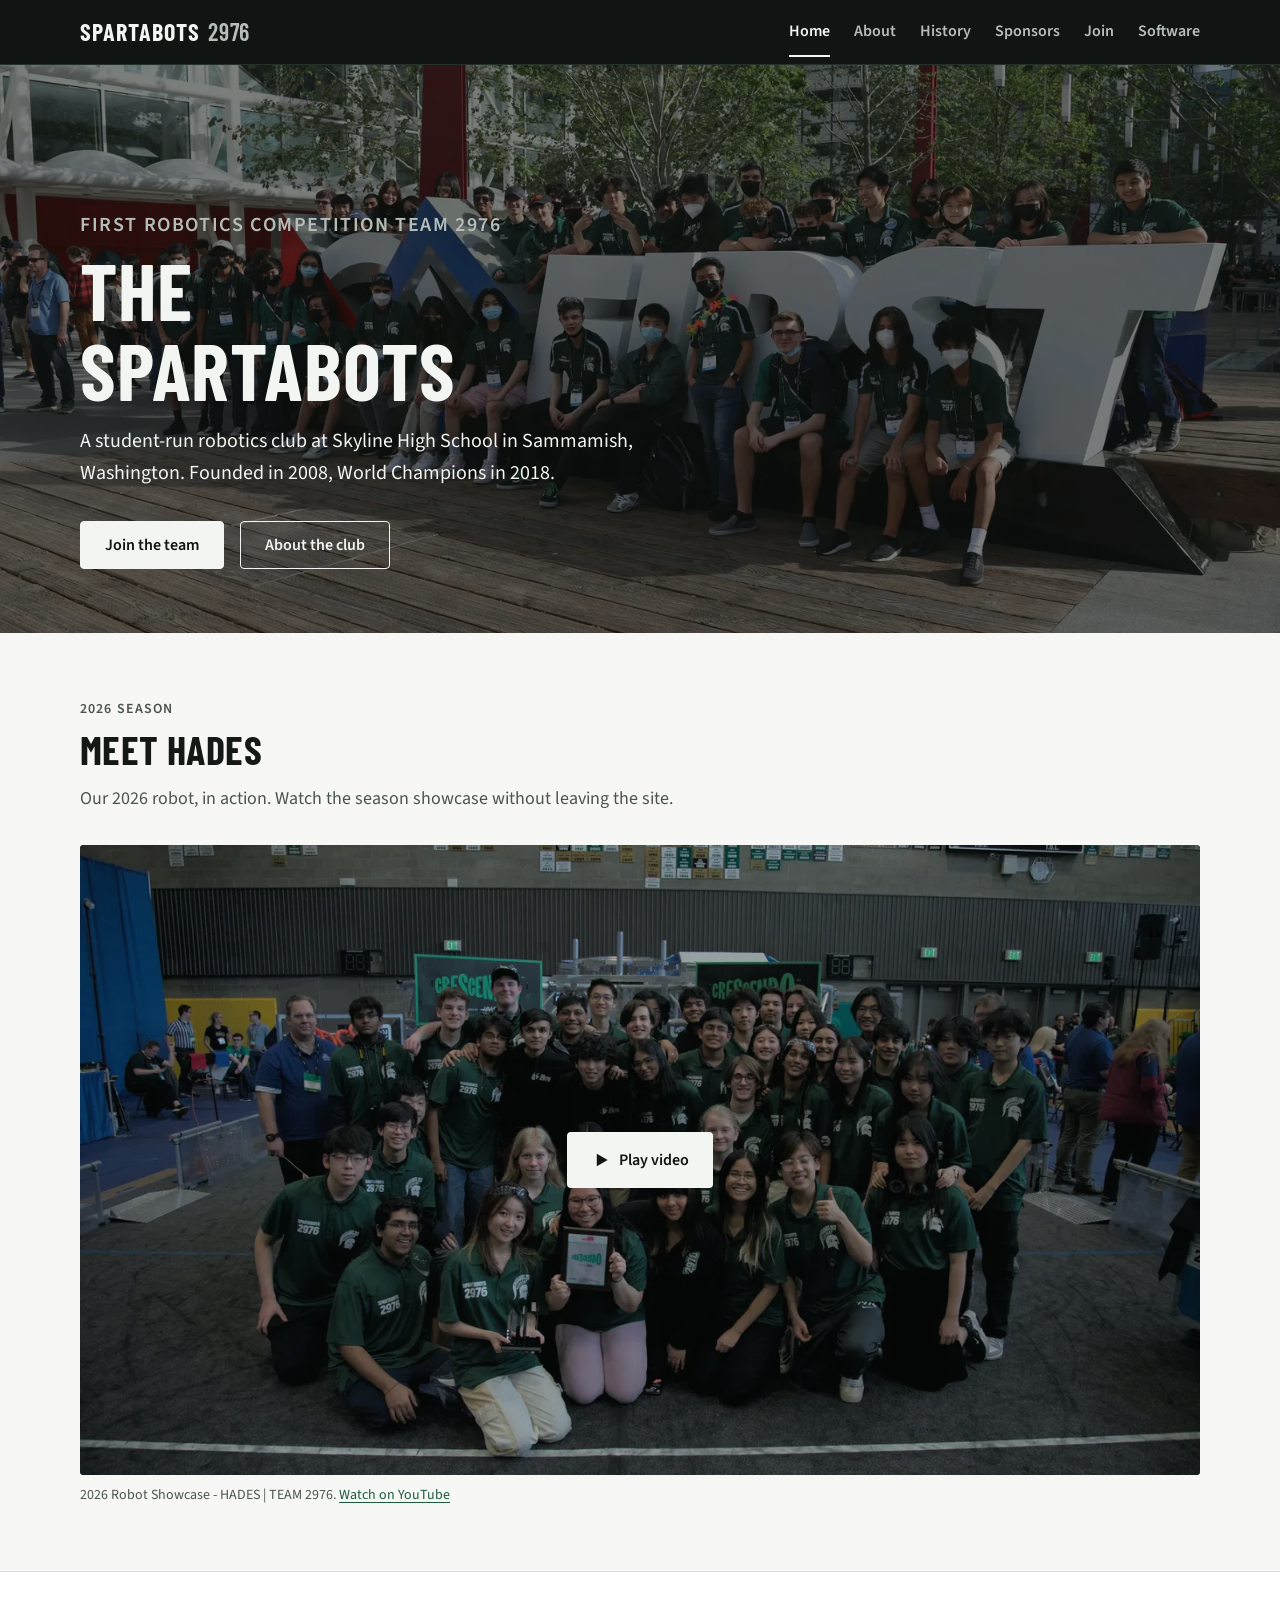
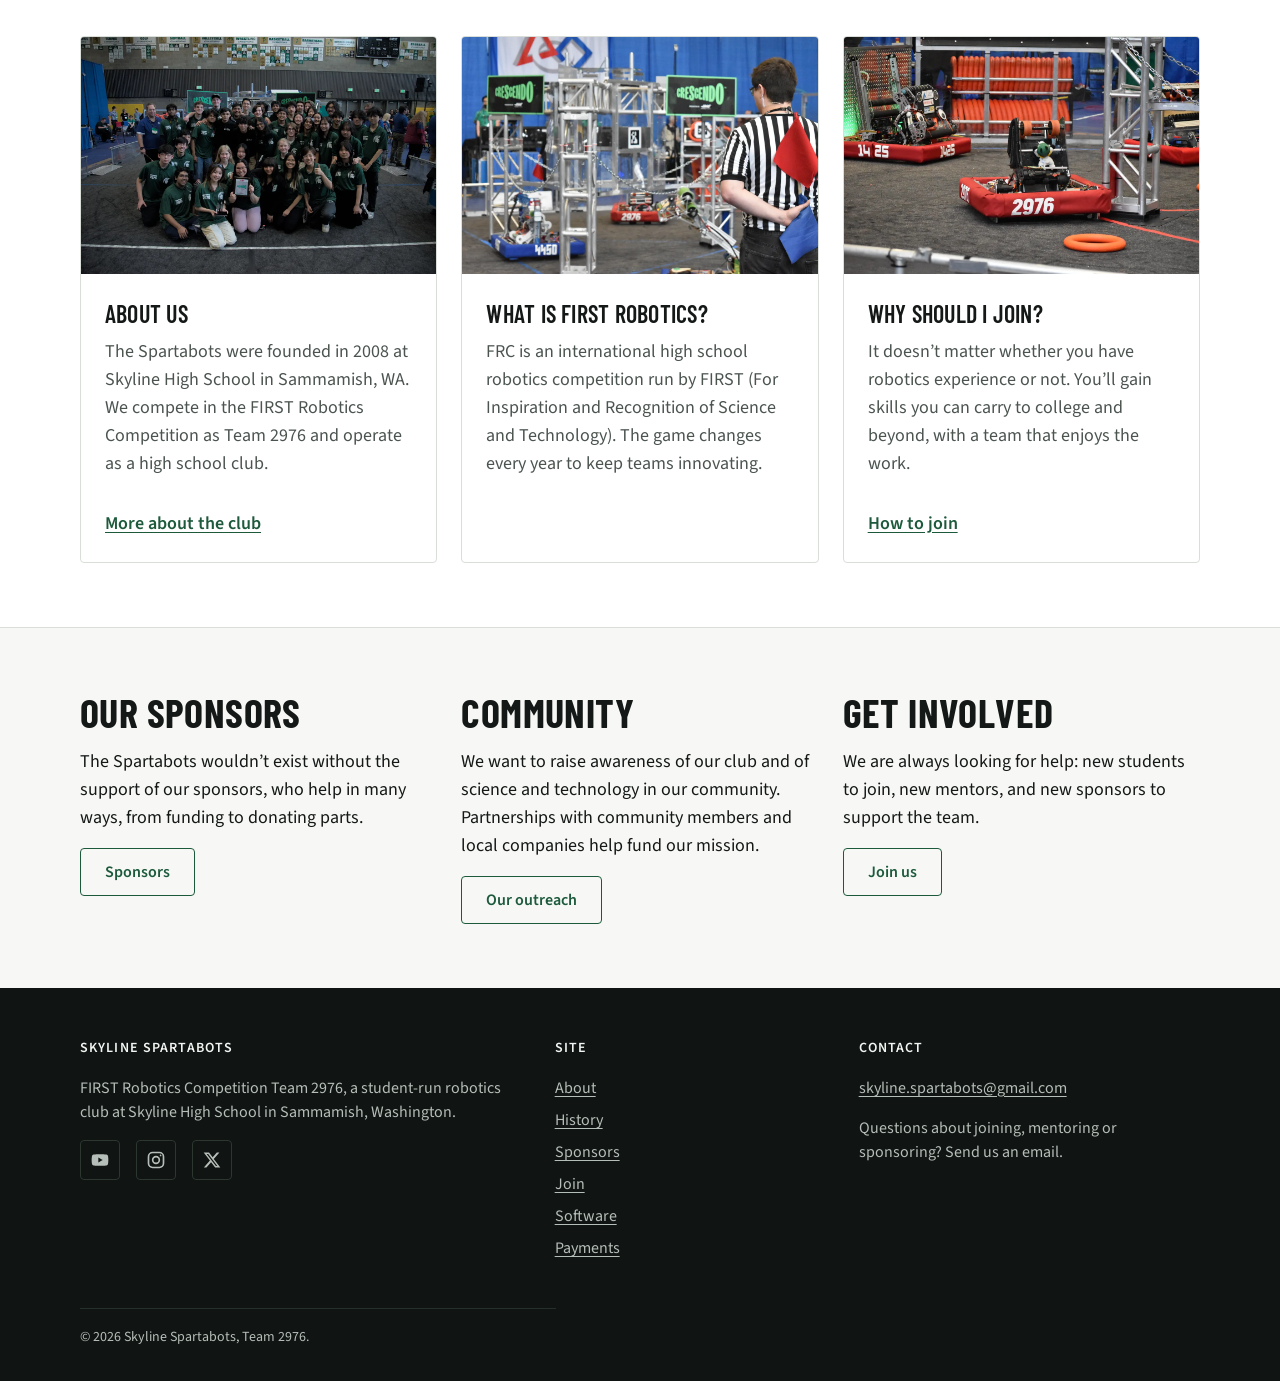
==== index.html @ cb449623 "Rewrite site as static HTML" ====
<!DOCTYPE html>
<html lang="en">
<head>
  <meta charset="utf-8">
  <meta name="viewport" content="width=device-width, initial-scale=1">
  <title>The Spartabots | Team 2976</title>
  <meta name="description" content="Team 2976, the Spartabots: a student-run FIRST Robotics Competition club at Skyline High School in Sammamish, WA. 2018 World Champions.">
  <meta name="theme-color" content="#101412">
  <link rel="canonical" href="https://spartabots.org/">
  <link rel="icon" href="/favicon.ico" sizes="48x48">
  <link rel="apple-touch-icon" href="/img/apple-touch-icon.png">
  <link rel="manifest" href="/manifest.json">
  <meta property="og:type" content="website">
  <meta property="og:site_name" content="The Spartabots">
  <meta property="og:title" content="The Spartabots | Team 2976">
  <meta property="og:description" content="Team 2976, the Spartabots: a student-run FIRST Robotics Competition club at Skyline High School in Sammamish, WA. 2018 World Champions.">
  <meta property="og:url" content="https://spartabots.org/">
  <meta property="og:image" content="https://spartabots.org/img/og.jpg">
  <meta name="twitter:card" content="summary_large_image">
  <link rel="preload" href="/fonts/barlow-condensed-700.woff2" as="font" type="font/woff2" crossorigin>
  <link rel="preload" href="/fonts/source-sans-3-400.woff2" as="font" type="font/woff2" crossorigin>
  <link rel="stylesheet" href="/css/site.css">
</head>
<body>
<a class="skip-link" href="#main">Skip to content</a>
<header class="site-header">
  <div class="container">
    <a class="brand" href="/">Spartabots <span>2976</span></a>
    <button class="nav-toggle" type="button" aria-expanded="false" aria-controls="site-nav" aria-label="Open menu"><svg viewBox="0 0 24 24" fill="none" stroke="currentColor" stroke-width="2" stroke-linecap="round" aria-hidden="true"><path d="M4 7h16M4 12h16M4 17h16"/></svg></button>
    <nav class="nav" id="site-nav" aria-label="Main"><ul><li><a href="/" aria-current="page">Home</a></li><li><a href="/about/">About</a></li><li><a href="/history/">History</a></li><li><a href="/sponsors/">Sponsors</a></li><li><a href="/join/">Join</a></li><li><a href="/software/">Software</a></li></ul></nav>
  </div>
</header>
<main id="main">
<section class="hero hero--tall">
  <img class="hero__img" src="/img/first-sign.webp" alt="The Spartabots seated in front of the FIRST sign" fetchpriority="high">
  <div class="container">
    <p class="eyebrow">FIRST Robotics Competition Team 2976</p>
    <h1>The Spartabots</h1>
    <p>A student-run robotics club at Skyline High School in Sammamish, Washington. Founded in 2008, World Champions in 2018.</p>
    <div class="hero__actions"><a class="btn" href="/join/">Join the team</a><a class="btn btn--secondary" href="/about/">About the club</a></div>
  </div>
</section>
<section class="section">
  <div class="container">
    <div class="section-head">
      <p class="eyebrow">2026 season</p>
      <h2>Meet HADES</h2>
      <p>Our 2026 robot, in action. Watch the season showcase without leaving the site.</p>
    </div>
    <div class="video" data-video-id="35rB8QUqrbA" data-title="2026 Robot Showcase - HADES | TEAM 2976">
  <button class="video__poster" type="button" aria-label="Play video: 2026 Robot Showcase - HADES | TEAM 2976">
    <img src="/img/team-group.webp" alt="" loading="lazy">
    <span class="video__play"><svg viewBox="0 0 24 24" fill="currentColor" aria-hidden="true"><path d="M7 4.5v15l13-7.5z"/></svg><span>Play video</span></span>
  </button>
</div>
    <p class="small video-caption">2026 Robot Showcase - HADES | TEAM 2976. <a href="https://www.youtube.com/watch?v=35rB8QUqrbA" rel="noopener">Watch on YouTube</a></p>
  </div>
</section>

<section class="section section--alt">
  <div class="container">
    <div class="grid grid--3">
<article class="card">
  <img class="card__img" src="/img/team-group.webp" alt="The Spartabots team posing together at a competition" loading="lazy" width="1280" height="853">
  <div class="card__body"><h3>About us</h3><p>The Spartabots were founded in 2008 at Skyline High School in Sammamish, WA. We compete in the FIRST Robotics Competition as Team 2976 and operate as a high school club.</p><a class="link" href="/about/">More about the club</a></div>
</article>
<article class="card">
  <img class="card__img" src="/img/crescendo-game.webp" alt="A robot on the field during a FIRST Robotics Competition match" loading="lazy" width="1280" height="853">
  <div class="card__body"><h3>What is FIRST Robotics?</h3><p>FRC is an international high school robotics competition run by FIRST (For Inspiration and Recognition of Science and Technology). The game changes every year to keep teams innovating.</p></div>
</article>
<article class="card">
  <img class="card__img" src="/img/artemis-in-game.webp" alt="Our robot Artemis on the field during a match" loading="lazy" width="1280" height="853">
  <div class="card__body"><h3>Why should I join?</h3><p>It doesn&rsquo;t matter whether you have robotics experience or not. You&rsquo;ll gain skills you can carry to college and beyond, with a team that enjoys the work.</p><a class="link" href="/join/">How to join</a></div>
</article>
    </div>
  </div>
</section>

<section class="section">
  <div class="container">
    <div class="grid grid--3">
      <div><h2>Our sponsors</h2><p>The Spartabots wouldn&rsquo;t exist without the support of our sponsors, who help in many ways, from funding to donating parts.</p><p><a class="btn btn--secondary" href="/sponsors/">Sponsors</a></p></div>
      <div><h2>Community</h2><p>We want to raise awareness of our club and of science and technology in our community. Partnerships with community members and local companies help fund our mission.</p><p><a class="btn btn--secondary" href="/about/#community">Our outreach</a></p></div>
      <div><h2>Get involved</h2><p>We are always looking for help: new students to join, new mentors, and new sponsors to support the team.</p><p><a class="btn btn--secondary" href="/join/">Join us</a></p></div>
    </div>
  </div>
</section>
</main>
<footer class="site-footer">
  <div class="container">
    <div class="footer-grid">
      <div>
        <h2>Skyline Spartabots</h2>
        <p>FIRST Robotics Competition Team 2976, a student-run robotics club at Skyline High School in Sammamish, Washington.</p>
        <div class="social">
          <a href="https://www.youtube.com/spartabots" aria-label="Spartabots on YouTube" rel="noopener"><svg viewBox="0 0 24 24" fill="currentColor" aria-hidden="true"><path d="M21.6 7.2a2.5 2.5 0 0 0-1.8-1.8C18.2 5 12 5 12 5s-6.2 0-7.8.4A2.5 2.5 0 0 0 2.4 7.2C2 8.8 2 12 2 12s0 3.2.4 4.8a2.5 2.5 0 0 0 1.8 1.8C5.8 19 12 19 12 19s6.2 0 7.8-.4a2.5 2.5 0 0 0 1.8-1.8c.4-1.6.4-4.8.4-4.8s0-3.2-.4-4.8zM10 15V9l5.2 3z"/></svg></a>
          <a href="https://www.instagram.com/spartabots2976" aria-label="Spartabots on Instagram" rel="noopener"><svg viewBox="0 0 24 24" fill="none" stroke="currentColor" stroke-width="2" aria-hidden="true"><rect x="3" y="3" width="18" height="18" rx="5"/><circle cx="12" cy="12" r="4"/><circle cx="17.5" cy="6.5" r="1" fill="currentColor" stroke="none"/></svg></a>
          <a href="https://www.twitter.com/spartabots" aria-label="Spartabots on X (Twitter)" rel="noopener"><svg viewBox="0 0 24 24" fill="currentColor" aria-hidden="true"><path d="M17.8 3h3.1l-6.8 7.7L22 21h-6.2l-4.9-6.3L5.3 21H2.2l7.3-8.3L2 3h6.4l4.4 5.8zm-1.1 16.2h1.7L7.4 4.7H5.6z"/></svg></a>
        </div>
      </div>
      <div>
        <h2>Site</h2>
        <ul>
          <li><a href="/about/">About</a></li>
          <li><a href="/history/">History</a></li>
          <li><a href="/sponsors/">Sponsors</a></li>
          <li><a href="/join/">Join</a></li>
          <li><a href="/software/">Software</a></li>
          <li><a href="/purchase/">Payments</a></li>
        </ul>
      </div>
      <div>
        <h2>Contact</h2>
        <p><a href="mailto:skyline.spartabots@gmail.com">skyline.spartabots@gmail.com</a></p>
        <p>Questions about joining, mentoring or sponsoring? Send us an email.</p>
      </div>
    </div>
    <p class="footer-legal">&copy; 2026 Skyline Spartabots, Team 2976.</p>
  </div>
</footer>
<script src="/js/site.js" defer></script>
</body>
</html>
---- css/site.css ----
/* Team 2976 site styles */

/* Tokens */
:root {
  /* Spacing */
  --s-1: 4px;
  --s-2: 8px;
  --s-3: 16px;
  --s-4: 24px;
  --s-5: 32px;
  --s-6: 48px;
  --s-7: 64px;
  --s-8: 96px;

  /* Colors */
  --bg: #f7f8f6;
  --surface: #ffffff;
  --text: #141816;
  --muted: #4b544f;
  --line: #d9ded9;
  --accent: #1d5a3c;
  --accent-hover: #14412b;
  --on-accent: #ffffff;
  --dark: #101412;
  --on-dark: #f2f5f2;
  --on-dark-muted: #b5beb8;

  --radius: 4px;
  --container: 1120px;
  --measure: 68ch;
  --header-h: 64px;
  --ease: 150ms ease-out;

  --font-head: "Barlow Condensed", "Arial Narrow", Arial, sans-serif;
  --font-body: "Source Sans 3", system-ui, -apple-system, "Segoe UI", Arial, sans-serif;
}

/* Fonts */
@font-face { font-family: "Barlow Condensed"; font-weight: 600; font-display: swap; src: url("../fonts/barlow-condensed-600.woff2") format("woff2"); }
@font-face { font-family: "Barlow Condensed"; font-weight: 700; font-display: swap; src: url("../fonts/barlow-condensed-700.woff2") format("woff2"); }
@font-face { font-family: "Source Sans 3"; font-weight: 400; font-display: swap; src: url("../fonts/source-sans-3-400.woff2") format("woff2"); }
@font-face { font-family: "Source Sans 3"; font-weight: 600; font-display: swap; src: url("../fonts/source-sans-3-600.woff2") format("woff2"); }
@font-face { font-family: "Source Sans 3"; font-weight: 700; font-display: swap; src: url("../fonts/source-sans-3-700.woff2") format("woff2"); }

/* Base */
*, *::before, *::after { box-sizing: border-box; }
html { -webkit-text-size-adjust: 100%; scroll-padding-top: calc(var(--header-h) + var(--s-3)); }
body {
  margin: 0;
  background: var(--bg);
  color: var(--text);
  font: 400 18px/28px var(--font-body);
  -webkit-font-smoothing: antialiased;
}
img { display: block; max-width: 100%; height: auto; }
a { color: var(--accent); text-underline-offset: 3px; transition: color var(--ease); }
a:hover { color: var(--accent-hover); }
:focus-visible { outline: 2px solid var(--accent); outline-offset: 2px; }
p { margin: 0 0 var(--s-3); max-width: var(--measure); }
p:last-child { margin-bottom: 0; }

h1, h2, h3 {
  margin: 0 0 var(--s-3);
  font-family: var(--font-head);
  font-weight: 700;
  text-transform: uppercase;
  letter-spacing: 0.01em;
}
h1 { font-size: clamp(48px, 8vw, 80px); line-height: 1; }
h2 { font-size: clamp(32px, 4.5vw, 40px); line-height: 40px; }
h3 { font-size: 24px; line-height: 32px; font-weight: 600; }
.eyebrow {
  margin: 0 0 var(--s-2);
  font: 600 14px/24px var(--font-body);
  letter-spacing: 0.08em;
  text-transform: uppercase;
  color: var(--accent);
}
.small { font-size: 14px; line-height: 24px; color: var(--muted); }

.skip-link {
  position: absolute; left: var(--s-3); top: -100px; z-index: 100;
  padding: var(--s-2) var(--s-3);
  background: var(--accent); color: var(--on-accent); border-radius: var(--radius);
}
.skip-link:focus { top: var(--s-2); color: var(--on-accent); }

/* Layout */
.container { width: 100%; max-width: calc(var(--container) + var(--s-5) * 2); margin: 0 auto; padding: 0 var(--s-3); }
@media (min-width: 720px) { .container { padding: 0 var(--s-5); } }
.section { padding: var(--s-7) 0; }
.section--alt { background: var(--surface); border-block: 1px solid var(--line); }
.section-head { margin-bottom: var(--s-5); }
.section-head p { color: var(--muted); }

.grid { display: grid; gap: var(--s-4); }
@media (min-width: 720px) {
  .grid--2 { grid-template-columns: repeat(2, 1fr); }
  .grid--3 { grid-template-columns: repeat(3, 1fr); }
}
@media (min-width: 720px) and (max-width: 959px) {
  .grid--3 > :last-child:nth-child(odd) { grid-column: 1 / -1; }
}

/* Header */
.site-header { position: sticky; top: 0; z-index: 50; background: var(--dark); color: var(--on-dark); border-bottom: 1px solid #26302a; }
.site-header .container { display: flex; align-items: center; justify-content: space-between; min-height: var(--header-h); }
.brand { display: flex; align-items: center; gap: var(--s-2); color: var(--on-dark); text-decoration: none; font: 700 24px/1 var(--font-head); text-transform: uppercase; letter-spacing: 0.04em; }
.brand:hover { color: var(--on-dark); }
.brand span { color: var(--on-dark-muted); font-weight: 600; }

.nav-toggle {
  display: inline-flex; align-items: center; justify-content: center;
  width: 48px; height: 48px; margin-right: calc(var(--s-2) * -1);
  background: none; border: 0; border-radius: var(--radius); color: var(--on-dark); cursor: pointer;
}
.nav-toggle:hover { background: #1c241f; }
.nav-toggle svg { width: 24px; height: 24px; }
.nav { display: none; position: absolute; top: var(--header-h); left: 0; right: 0; padding: var(--s-2) var(--s-3) var(--s-3); background: var(--dark); border-bottom: 1px solid #26302a; }
.nav.is-open { display: block; }
.nav ul { list-style: none; margin: 0; padding: 0; }
.nav a { display: block; padding: var(--s-2) 0; color: var(--on-dark-muted); text-decoration: none; font: 600 18px/32px var(--font-body); }
.nav a:hover, .nav a[aria-current="page"] { color: var(--on-dark); }

@media (min-width: 840px) {
  .nav-toggle { display: none; }
  .nav { display: block; position: static; padding: 0; background: none; border: 0; }
  .nav ul { display: flex; gap: var(--s-4); }
  .nav a { padding: var(--s-2) 0; font-size: 16px; border-bottom: 2px solid transparent; transition: color var(--ease), border-color var(--ease); }
  .nav a:hover { border-bottom-color: var(--on-dark-muted); }
  .nav a[aria-current="page"] { border-bottom-color: var(--on-dark); }
}

/* Hero */
.hero { position: relative; background: var(--dark); color: var(--on-dark); overflow: hidden; }
.hero__img { position: absolute; inset: 0; width: 100%; height: 100%; object-fit: cover; opacity: 0.45; }
.hero .container { position: relative; padding-top: var(--s-8); padding-bottom: var(--s-7); }
.hero--tall .container { padding-top: calc(var(--s-8) + var(--s-6)); }
.hero h1 { margin-bottom: var(--s-3); max-width: 14ch; }
.hero p { color: var(--on-dark); font-size: 20px; line-height: 32px; max-width: 56ch; }
.hero .eyebrow { color: var(--on-dark-muted); }
.hero__actions { display: flex; flex-wrap: wrap; gap: var(--s-3); margin-top: var(--s-5); }

/* Components */
.btn {
  display: inline-flex; align-items: center; justify-content: center; gap: var(--s-2);
  min-height: 48px; padding: var(--s-2) var(--s-4);
  border: 1px solid var(--accent); border-radius: var(--radius);
  background: var(--accent); color: var(--on-accent);
  font: 600 16px/24px var(--font-body); text-decoration: none; cursor: pointer;
  transition: background-color var(--ease), border-color var(--ease), color var(--ease);
}
.btn:hover { background: var(--accent-hover); border-color: var(--accent-hover); color: var(--on-accent); }
.btn--secondary { background: transparent; color: var(--accent); }
.btn--secondary:hover { background: var(--accent); color: var(--on-accent); }
.hero .btn { background: var(--on-dark); border-color: var(--on-dark); color: var(--dark); }
.hero .btn:hover { background: #fff; border-color: #fff; color: var(--dark); }
.hero .btn--secondary { background: transparent; color: var(--on-dark); }
.hero .btn--secondary:hover { background: var(--on-dark); color: var(--dark); }

.card { display: flex; flex-direction: column; background: var(--surface); border: 1px solid var(--line); border-radius: var(--radius); overflow: hidden; }
.card__img { width: 100%; aspect-ratio: 3 / 2; object-fit: cover; background: var(--line); }
.card__body { display: flex; flex-direction: column; flex: 1; padding: var(--s-4); }
.card__body h3 { margin-bottom: var(--s-2); }
.card__body p { color: var(--muted); }
.card__body .btn { align-self: flex-start; margin-top: auto; }
.card__body p + .btn, .card__body p + .link { margin-top: var(--s-3); }
.card--text .card__body { padding: var(--s-5); }

/* About and join */
.feature { display: grid; gap: var(--s-4); align-items: start; padding: var(--s-6) 0; border-top: 1px solid var(--line); }
.feature:first-of-type { border-top: 0; padding-top: 0; }
.feature img { width: 100%; aspect-ratio: 3 / 2; object-fit: cover; border-radius: var(--radius); background: var(--line); }
@media (min-width: 840px) {
  .feature { grid-template-columns: 5fr 7fr; gap: var(--s-6); }
  .feature:nth-of-type(even) { grid-template-columns: 7fr 5fr; }
  .feature:nth-of-type(even) img { order: 2; }
}

/* Video */
.video { position: relative; aspect-ratio: 16 / 9; background: var(--dark); border-radius: var(--radius); overflow: hidden; }
.video__poster, .video iframe { position: absolute; inset: 0; width: 100%; height: 100%; border: 0; }
.video__poster { display: block; padding: 0; border: 0; background: var(--dark); cursor: pointer; }
.video__poster img { width: 100%; height: 100%; object-fit: cover; opacity: 0.7; transition: opacity var(--ease); }
.video__poster:hover img { opacity: 0.85; }
.video__play {
  position: absolute; left: 50%; top: 50%; transform: translate(-50%, -50%);
  display: flex; align-items: center; justify-content: center; gap: var(--s-2);
  min-height: 56px; padding: 0 var(--s-4);
  background: var(--on-dark); color: var(--dark); border-radius: var(--radius);
  font: 600 16px/24px var(--font-body);
}
.video__play svg { width: 20px; height: 20px; }
.video.is-loading .video__play span::after { content: "…"; }
.video.is-loading::after {
  content: ""; position: absolute; right: var(--s-3); bottom: var(--s-3);
  width: 24px; height: 24px; border: 3px solid rgba(255, 255, 255, 0.3); border-top-color: #fff; border-radius: 50%;
  animation: spin 800ms linear infinite;
}
@keyframes spin { to { transform: rotate(360deg); } }
.video-caption { margin-top: var(--s-2); }

/* History */
.season { display: grid; gap: var(--s-3); padding: var(--s-4) 0; border-top: 1px solid var(--line); }
.season:first-child { border-top: 0; }
.season__year { font: 700 40px/40px var(--font-head); color: var(--accent); }
.season h3 { margin-bottom: var(--s-1); }
.season p { color: var(--muted); }
@media (min-width: 720px) { .season { grid-template-columns: 120px 1fr; gap: var(--s-5); } }

/* Facts */
.facts { display: grid; gap: var(--s-4); margin: 0; }
.facts dt { font: 600 14px/24px var(--font-body); letter-spacing: 0.08em; text-transform: uppercase; color: var(--muted); }
.facts dd { margin: 0; font: 700 32px/40px var(--font-head); text-transform: uppercase; }
@media (min-width: 720px) { .facts { grid-template-columns: repeat(3, 1fr); } }

.callout { display: grid; gap: var(--s-3); padding: var(--s-5); background: var(--surface); border: 1px solid var(--line); border-radius: var(--radius); }
.callout h2, .callout h3 { margin-bottom: 0; }
.list { margin: 0 0 var(--s-3); padding-left: var(--s-4); max-width: var(--measure); }
.link { font-weight: 600; }
.sponsor-banner { width: 100%; max-width: 560px; margin: 0 auto; border: 1px solid var(--line); border-radius: var(--radius); }
.back { display: inline-block; margin-bottom: var(--s-4); font-weight: 600; }

/* Footer */
.site-footer { background: var(--dark); color: var(--on-dark-muted); font-size: 16px; line-height: 24px; }
.site-footer .container { padding-top: var(--s-6); padding-bottom: var(--s-5); }
.footer-grid { display: grid; gap: var(--s-5); }
@media (min-width: 840px) { .footer-grid { grid-template-columns: 5fr 3fr 4fr; gap: var(--s-6); } }
.site-footer h2 { margin-bottom: var(--s-3); font: 600 14px/24px var(--font-body); letter-spacing: 0.08em; color: var(--on-dark); }
.site-footer a { color: var(--on-dark-muted); }
.site-footer a:hover { color: var(--on-dark); }
.site-footer ul { list-style: none; margin: 0; padding: 0; }
.site-footer li + li { margin-top: var(--s-2); }
.site-footer p { color: var(--on-dark-muted); }
.social { display: flex; gap: var(--s-3); margin-top: var(--s-3); }
.social a { display: inline-flex; align-items: center; justify-content: center; width: 40px; height: 40px; border: 1px solid #2c3730; border-radius: var(--radius); transition: border-color var(--ease), color var(--ease); }
.social a:hover { border-color: var(--on-dark-muted); }
.social svg { width: 20px; height: 20px; }
.footer-legal { margin-top: var(--s-6); padding-top: var(--s-3); border-top: 1px solid #26302a; font-size: 14px; }

@media (prefers-reduced-motion: reduce) {
  *, *::before, *::after { animation-duration: 0.01ms !important; transition-duration: 0.01ms !important; }
}
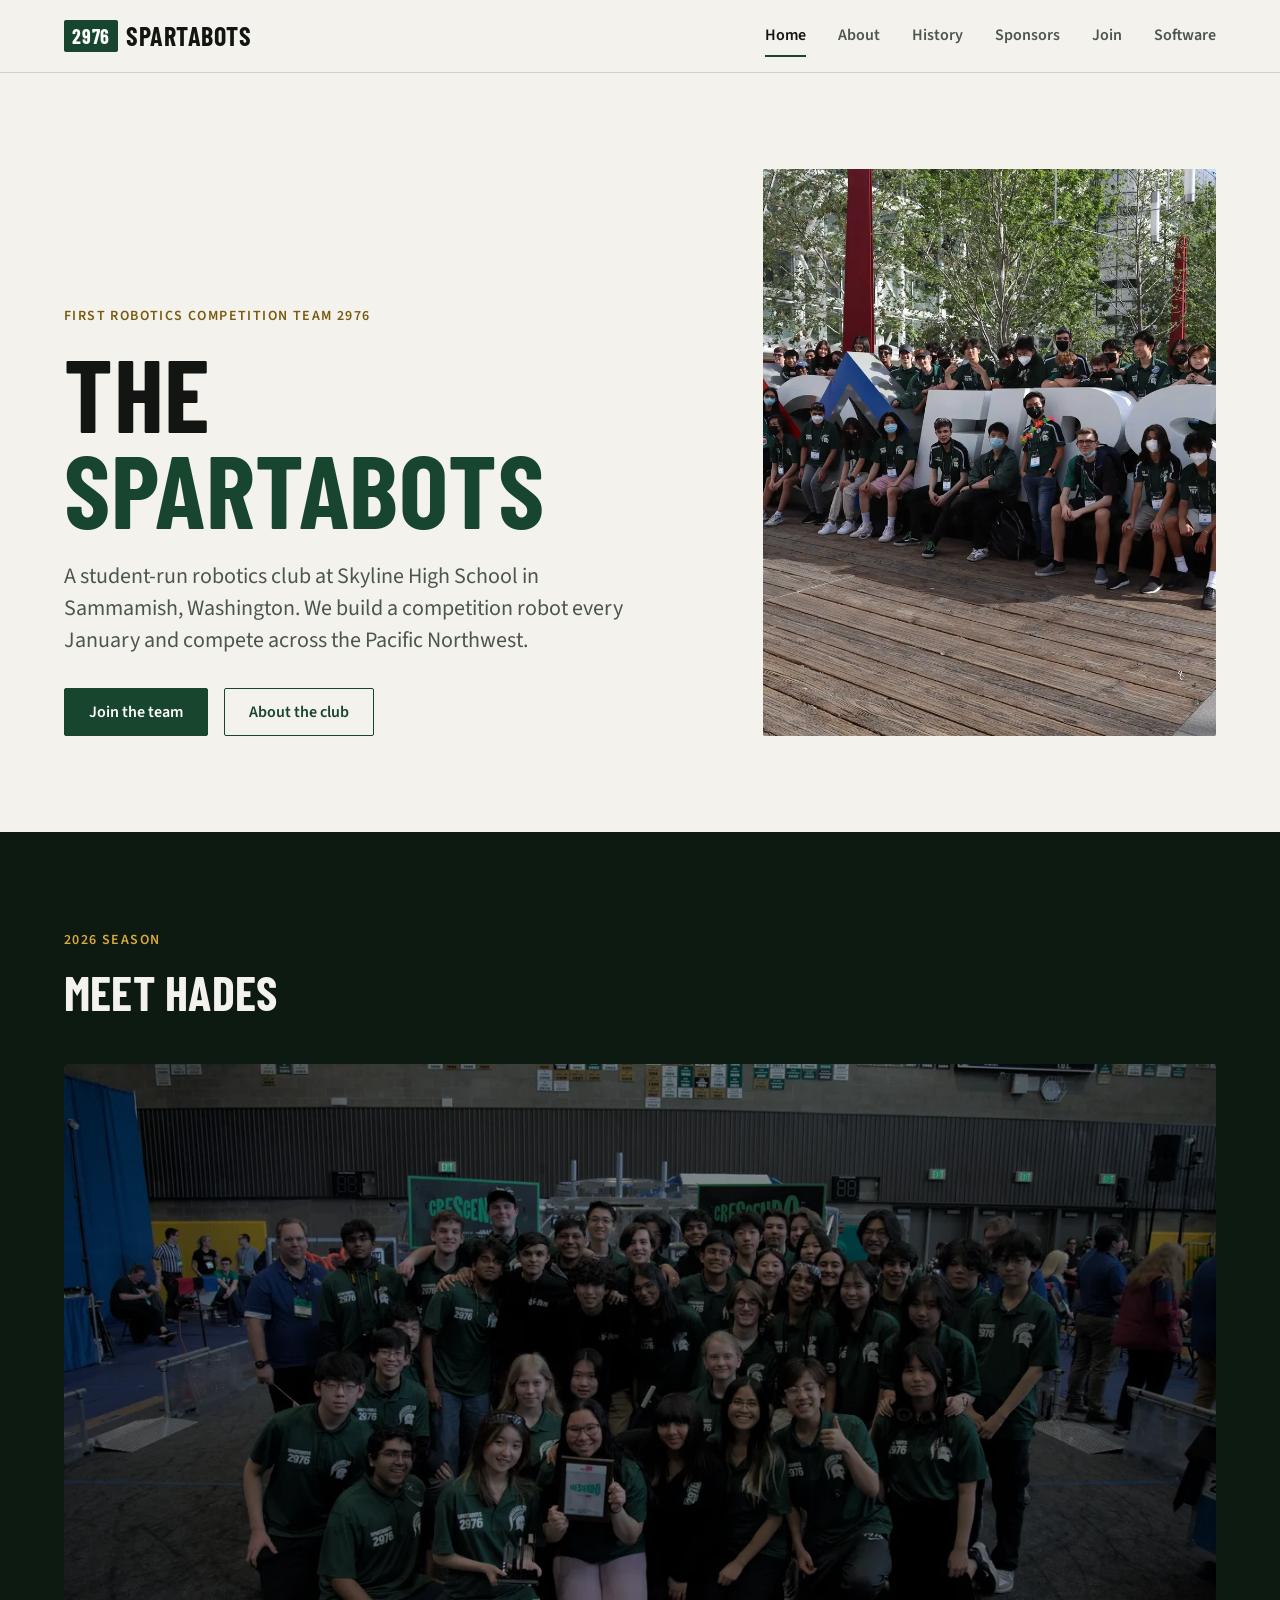
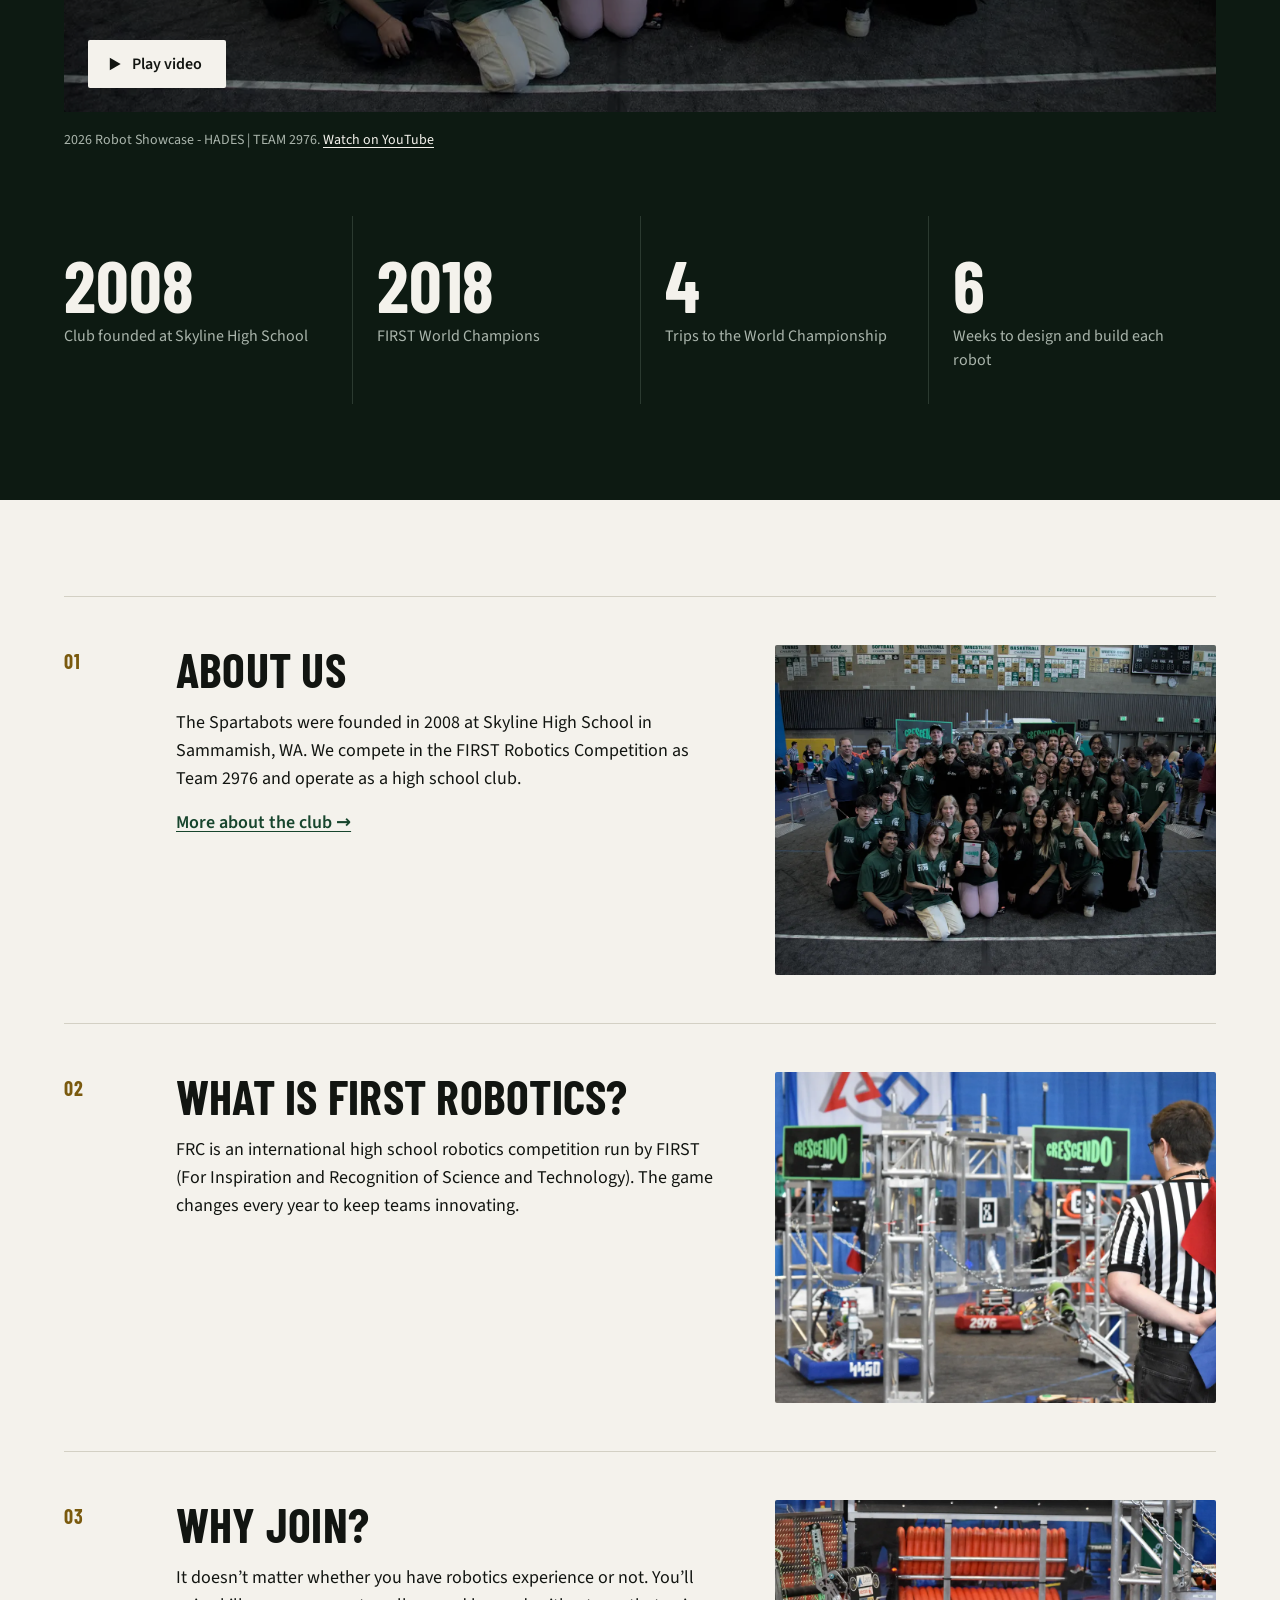
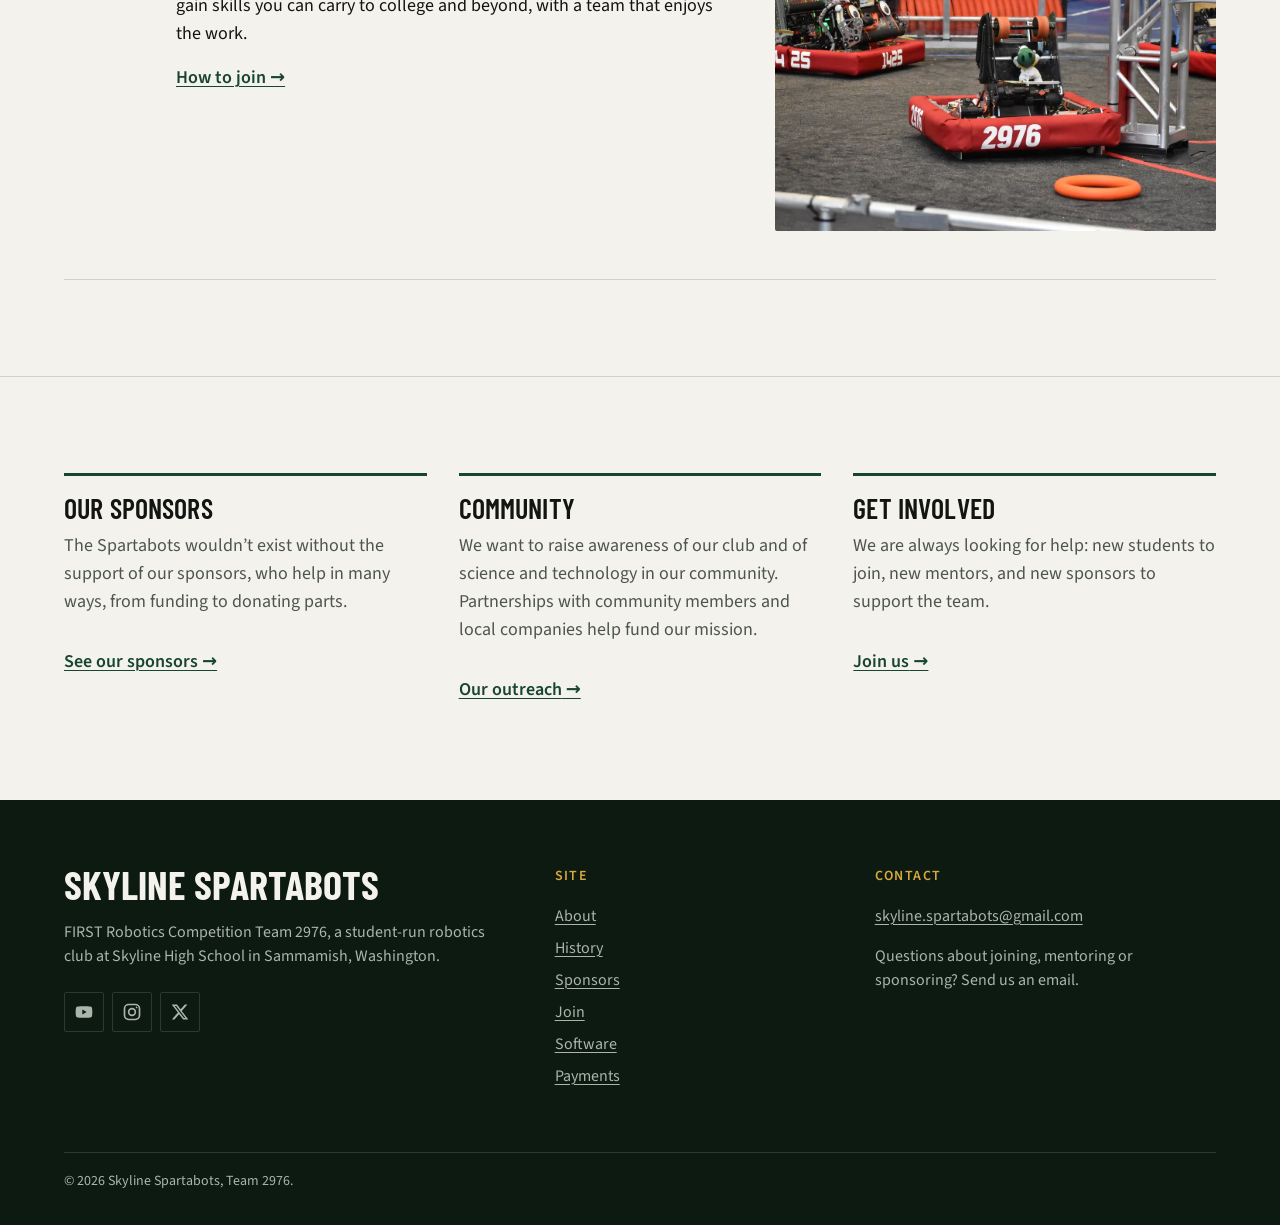
==== commit cfbc36a9: "Redesign layout and palette" ====
--- a/index.html
+++ b/index.html
@@ -25,27 +25,27 @@
 <a class="skip-link" href="#main">Skip to content</a>
 <header class="site-header">
   <div class="container">
-    <a class="brand" href="/">Spartabots <span>2976</span></a>
+    <a class="brand" href="/"><span class="brand__mark">2976</span>Spartabots</a>
     <button class="nav-toggle" type="button" aria-expanded="false" aria-controls="site-nav" aria-label="Open menu"><svg viewBox="0 0 24 24" fill="none" stroke="currentColor" stroke-width="2" stroke-linecap="round" aria-hidden="true"><path d="M4 7h16M4 12h16M4 17h16"/></svg></button>
     <nav class="nav" id="site-nav" aria-label="Main"><ul><li><a href="/" aria-current="page">Home</a></li><li><a href="/about/">About</a></li><li><a href="/history/">History</a></li><li><a href="/sponsors/">Sponsors</a></li><li><a href="/join/">Join</a></li><li><a href="/software/">Software</a></li></ul></nav>
   </div>
 </header>
 <main id="main">
-<section class="hero hero--tall">
+<section class="hero"><div class="container">
+  <div>
+    <p class="eyebrow">FIRST Robotics Competition Team 2976</p>
+    <h1>The <span>Spartabots</span></h1>
+    <p class="lead">A student-run robotics club at Skyline High School in Sammamish, Washington. We build a competition robot every January and compete across the Pacific Northwest.</p>
+    <div class="btn-row"><a class="btn" href="/join/">Join the team</a><a class="btn btn--secondary" href="/about/">About the club</a></div>
+  </div>
   <img class="hero__img" src="/img/first-sign.webp" alt="The Spartabots seated in front of the FIRST sign" fetchpriority="high">
-  <div class="container">
-    <p class="eyebrow">FIRST Robotics Competition Team 2976</p>
-    <h1>The Spartabots</h1>
-    <p>A student-run robotics club at Skyline High School in Sammamish, Washington. Founded in 2008, World Champions in 2018.</p>
-    <div class="hero__actions"><a class="btn" href="/join/">Join the team</a><a class="btn btn--secondary" href="/about/">About the club</a></div>
-  </div>
-</section>
-<section class="section">
+</div></section>
+
+<section class="band section">
   <div class="container">
     <div class="section-head">
       <p class="eyebrow">2026 season</p>
       <h2>Meet HADES</h2>
-      <p>Our 2026 robot, in action. Watch the season showcase without leaving the site.</p>
     </div>
     <div class="video" data-video-id="35rB8QUqrbA" data-title="2026 Robot Showcase - HADES | TEAM 2976">
   <button class="video__poster" type="button" aria-label="Play video: 2026 Robot Showcase - HADES | TEAM 2976">
@@ -54,34 +54,37 @@
   </button>
 </div>
     <p class="small video-caption">2026 Robot Showcase - HADES | TEAM 2976. <a href="https://www.youtube.com/watch?v=35rB8QUqrbA" rel="noopener">Watch on YouTube</a></p>
-  </div>
-</section>
-
-<section class="section section--alt">
-  <div class="container">
-    <div class="grid grid--3">
-<article class="card">
-  <img class="card__img" src="/img/team-group.webp" alt="The Spartabots team posing together at a competition" loading="lazy" width="1280" height="853">
-  <div class="card__body"><h3>About us</h3><p>The Spartabots were founded in 2008 at Skyline High School in Sammamish, WA. We compete in the FIRST Robotics Competition as Team 2976 and operate as a high school club.</p><a class="link" href="/about/">More about the club</a></div>
-</article>
-<article class="card">
-  <img class="card__img" src="/img/crescendo-game.webp" alt="A robot on the field during a FIRST Robotics Competition match" loading="lazy" width="1280" height="853">
-  <div class="card__body"><h3>What is FIRST Robotics?</h3><p>FRC is an international high school robotics competition run by FIRST (For Inspiration and Recognition of Science and Technology). The game changes every year to keep teams innovating.</p></div>
-</article>
-<article class="card">
-  <img class="card__img" src="/img/artemis-in-game.webp" alt="Our robot Artemis on the field during a match" loading="lazy" width="1280" height="853">
-  <div class="card__body"><h3>Why should I join?</h3><p>It doesn&rsquo;t matter whether you have robotics experience or not. You&rsquo;ll gain skills you can carry to college and beyond, with a team that enjoys the work.</p><a class="link" href="/join/">How to join</a></div>
-</article>
-    </div>
+    <dl class="stats" style="margin-top:var(--s-7)">
+      <div><dt>Club founded at Skyline High School</dt><dd>2008</dd></div>
+      <div><dt>FIRST World Champions</dt><dd>2018</dd></div>
+      <div><dt>Trips to the World Championship</dt><dd>4</dd></div>
+      <div><dt>Weeks to design and build each robot</dt><dd>6</dd></div>
+    </dl>
   </div>
 </section>
 
 <section class="section">
   <div class="container">
-    <div class="grid grid--3">
-      <div><h2>Our sponsors</h2><p>The Spartabots wouldn&rsquo;t exist without the support of our sponsors, who help in many ways, from funding to donating parts.</p><p><a class="btn btn--secondary" href="/sponsors/">Sponsors</a></p></div>
-      <div><h2>Community</h2><p>We want to raise awareness of our club and of science and technology in our community. Partnerships with community members and local companies help fund our mission.</p><p><a class="btn btn--secondary" href="/about/#community">Our outreach</a></p></div>
-      <div><h2>Get involved</h2><p>We are always looking for help: new students to join, new mentors, and new sponsors to support the team.</p><p><a class="btn btn--secondary" href="/join/">Join us</a></p></div>
+    <ul class="rows">
+<li class="row"><span class="row__num">01</span>
+  <div><h2>About us</h2><p>The Spartabots were founded in 2008 at Skyline High School in Sammamish, WA. We compete in the FIRST Robotics Competition as Team 2976 and operate as a high school club.</p><p><a class="link" href="/about/">More about the club</a></p></div>
+  <img src="/img/team-group.webp" alt="The Spartabots team posing together at a competition" loading="lazy" width="1280" height="853"></li>
+<li class="row"><span class="row__num">02</span>
+  <div><h2>What is FIRST Robotics?</h2><p>FRC is an international high school robotics competition run by FIRST (For Inspiration and Recognition of Science and Technology). The game changes every year to keep teams innovating.</p></div>
+  <img src="/img/crescendo-game.webp" alt="A robot on the field during a FIRST Robotics Competition match" loading="lazy" width="1280" height="853"></li>
+<li class="row"><span class="row__num">03</span>
+  <div><h2>Why join?</h2><p>It doesn&rsquo;t matter whether you have robotics experience or not. You&rsquo;ll gain skills you can carry to college and beyond, with a team that enjoys the work.</p><p><a class="link" href="/join/">How to join</a></p></div>
+  <img src="/img/artemis-in-game.webp" alt="Our robot Artemis on the field during a match" loading="lazy" width="1280" height="853"></li>
+    </ul>
+  </div>
+</section>
+
+<section class="section section--ruled">
+  <div class="container">
+    <div class="panels panels--3">
+      <article class="panel"><h3>Our sponsors</h3><p>The Spartabots wouldn&rsquo;t exist without the support of our sponsors, who help in many ways, from funding to donating parts.</p><a class="link" href="/sponsors/">See our sponsors</a></article>
+      <article class="panel"><h3>Community</h3><p>We want to raise awareness of our club and of science and technology in our community. Partnerships with community members and local companies help fund our mission.</p><a class="link" href="/about/#community">Our outreach</a></article>
+      <article class="panel"><h3>Get involved</h3><p>We are always looking for help: new students to join, new mentors, and new sponsors to support the team.</p><a class="link" href="/join/">Join us</a></article>
     </div>
   </div>
 </section>
@@ -90,7 +93,7 @@
   <div class="container">
     <div class="footer-grid">
       <div>
-        <h2>Skyline Spartabots</h2>
+        <p class="footer-name">Skyline Spartabots</p>
         <p>FIRST Robotics Competition Team 2976, a student-run robotics club at Skyline High School in Sammamish, Washington.</p>
         <div class="social">
           <a href="https://www.youtube.com/spartabots" aria-label="Spartabots on YouTube" rel="noopener"><svg viewBox="0 0 24 24" fill="currentColor" aria-hidden="true"><path d="M21.6 7.2a2.5 2.5 0 0 0-1.8-1.8C18.2 5 12 5 12 5s-6.2 0-7.8.4A2.5 2.5 0 0 0 2.4 7.2C2 8.8 2 12 2 12s0 3.2.4 4.8a2.5 2.5 0 0 0 1.8 1.8C5.8 19 12 19 12 19s6.2 0 7.8-.4a2.5 2.5 0 0 0 1.8-1.8c.4-1.6.4-4.8.4-4.8s0-3.2-.4-4.8zM10 15V9l5.2 3z"/></svg></a>
--- a/css/site.css
+++ b/css/site.css
@@ -11,24 +11,26 @@
   --s-6: 48px;
   --s-7: 64px;
   --s-8: 96px;
+  --s-9: 128px;
 
   /* Colors */
-  --bg: #f7f8f6;
-  --surface: #ffffff;
-  --text: #141816;
-  --muted: #4b544f;
-  --line: #d9ded9;
-  --accent: #1d5a3c;
-  --accent-hover: #14412b;
-  --on-accent: #ffffff;
-  --dark: #101412;
-  --on-dark: #f2f5f2;
-  --on-dark-muted: #b5beb8;
-
-  --radius: 4px;
-  --container: 1120px;
-  --measure: 68ch;
-  --header-h: 64px;
+  --bg: #f4f2ec;
+  --surface: #fbfaf6;
+  --text: #121511;
+  --muted: #4d554f;
+  --line: #d3d0c4;
+  --green: #17452d;
+  --green-hover: #0f3120;
+  --ink: #0d1a12;
+  --on-ink: #f4f2ec;
+  --on-ink-muted: #aab5ac;
+  --brass: #7a5a0e;    
+  --brass-on-ink: #d9a93a;
+
+  --radius: 2px;
+  --container: 1152px;
+  --measure: 64ch;
+  --header-h: 72px;
   --ease: 150ms ease-out;
 
   --font-head: "Barlow Condensed", "Arial Narrow", Arial, sans-serif;
@@ -45,198 +47,176 @@
 /* Base */
 *, *::before, *::after { box-sizing: border-box; }
 html { -webkit-text-size-adjust: 100%; scroll-padding-top: calc(var(--header-h) + var(--s-3)); }
-body {
-  margin: 0;
-  background: var(--bg);
-  color: var(--text);
-  font: 400 18px/28px var(--font-body);
-  -webkit-font-smoothing: antialiased;
-}
+body { margin: 0; background: var(--bg); color: var(--text); font: 400 18px/28px var(--font-body); -webkit-font-smoothing: antialiased; }
 img { display: block; max-width: 100%; height: auto; }
-a { color: var(--accent); text-underline-offset: 3px; transition: color var(--ease); }
-a:hover { color: var(--accent-hover); }
-:focus-visible { outline: 2px solid var(--accent); outline-offset: 2px; }
+a { color: var(--green); text-underline-offset: 3px; text-decoration-thickness: 1px; transition: color var(--ease); }
+a:hover { color: var(--green-hover); text-decoration-thickness: 2px; }
+:focus-visible { outline: 2px solid var(--green); outline-offset: 3px; }
 p { margin: 0 0 var(--s-3); max-width: var(--measure); }
 p:last-child { margin-bottom: 0; }
 
-h1, h2, h3 {
-  margin: 0 0 var(--s-3);
-  font-family: var(--font-head);
-  font-weight: 700;
-  text-transform: uppercase;
-  letter-spacing: 0.01em;
-}
-h1 { font-size: clamp(48px, 8vw, 80px); line-height: 1; }
-h2 { font-size: clamp(32px, 4.5vw, 40px); line-height: 40px; }
-h3 { font-size: 24px; line-height: 32px; font-weight: 600; }
-.eyebrow {
-  margin: 0 0 var(--s-2);
-  font: 600 14px/24px var(--font-body);
-  letter-spacing: 0.08em;
-  text-transform: uppercase;
-  color: var(--accent);
-}
+h1, h2, h3 { margin: 0 0 var(--s-3); font-family: var(--font-head); font-weight: 700; text-transform: uppercase; letter-spacing: 0.005em; }
+h1 { font-size: clamp(56px, 9vw, 104px); line-height: 0.92; }
+h2 { font-size: clamp(36px, 5vw, 48px); line-height: 1; }
+h3 { font-size: 28px; line-height: 32px; font-weight: 600; }
+.eyebrow { margin: 0 0 var(--s-3); font: 600 14px/24px var(--font-body); letter-spacing: 0.1em; text-transform: uppercase; color: var(--brass); }
+.lead { font-size: 22px; line-height: 32px; color: var(--muted); max-width: 52ch; }
 .small { font-size: 14px; line-height: 24px; color: var(--muted); }
 
-.skip-link {
-  position: absolute; left: var(--s-3); top: -100px; z-index: 100;
-  padding: var(--s-2) var(--s-3);
-  background: var(--accent); color: var(--on-accent); border-radius: var(--radius);
-}
-.skip-link:focus { top: var(--s-2); color: var(--on-accent); }
+.skip-link { position: absolute; left: var(--s-3); top: -100px; z-index: 100; padding: var(--s-2) var(--s-3); background: var(--green); color: #fff; border-radius: var(--radius); }
+.skip-link:focus { top: var(--s-2); color: #fff; }
 
 /* Layout */
 .container { width: 100%; max-width: calc(var(--container) + var(--s-5) * 2); margin: 0 auto; padding: 0 var(--s-3); }
 @media (min-width: 720px) { .container { padding: 0 var(--s-5); } }
 .section { padding: var(--s-7) 0; }
-.section--alt { background: var(--surface); border-block: 1px solid var(--line); }
-.section-head { margin-bottom: var(--s-5); }
-.section-head p { color: var(--muted); }
-
-.grid { display: grid; gap: var(--s-4); }
-@media (min-width: 720px) {
-  .grid--2 { grid-template-columns: repeat(2, 1fr); }
-  .grid--3 { grid-template-columns: repeat(3, 1fr); }
-}
-@media (min-width: 720px) and (max-width: 959px) {
-  .grid--3 > :last-child:nth-child(odd) { grid-column: 1 / -1; }
-}
+@media (min-width: 840px) { .section { padding: var(--s-8) 0; } }
+.section--ruled { border-top: 1px solid var(--line); }
+.band { background: var(--ink); color: var(--on-ink); }
+.band .eyebrow { color: var(--brass-on-ink); }
+.band .lead, .band p { color: var(--on-ink-muted); }
+.band a { color: var(--on-ink); }
+.section-head { margin-bottom: var(--s-6); }
+.split { display: grid; gap: var(--s-4); }
+@media (min-width: 840px) { .split { grid-template-columns: 4fr 8fr; gap: var(--s-6); } }
 
 /* Header */
-.site-header { position: sticky; top: 0; z-index: 50; background: var(--dark); color: var(--on-dark); border-bottom: 1px solid #26302a; }
+.site-header { position: sticky; top: 0; z-index: 50; background: var(--bg); border-bottom: 1px solid var(--line); }
 .site-header .container { display: flex; align-items: center; justify-content: space-between; min-height: var(--header-h); }
-.brand { display: flex; align-items: center; gap: var(--s-2); color: var(--on-dark); text-decoration: none; font: 700 24px/1 var(--font-head); text-transform: uppercase; letter-spacing: 0.04em; }
-.brand:hover { color: var(--on-dark); }
-.brand span { color: var(--on-dark-muted); font-weight: 600; }
-
-.nav-toggle {
-  display: inline-flex; align-items: center; justify-content: center;
-  width: 48px; height: 48px; margin-right: calc(var(--s-2) * -1);
-  background: none; border: 0; border-radius: var(--radius); color: var(--on-dark); cursor: pointer;
-}
-.nav-toggle:hover { background: #1c241f; }
+.brand { display: flex; align-items: center; gap: var(--s-2); color: var(--text); text-decoration: none; font: 700 26px/1 var(--font-head); text-transform: uppercase; letter-spacing: 0.02em; }
+.brand:hover { color: var(--text); }
+.brand__mark { display: inline-flex; align-items: center; justify-content: center; height: 32px; padding: 0 var(--s-2); background: var(--green); color: #fff; border-radius: var(--radius); font-size: 20px; letter-spacing: 0.04em; }
+
+.nav-toggle { display: inline-flex; align-items: center; justify-content: center; width: 48px; height: 48px; margin-right: calc(var(--s-2) * -1); background: none; border: 0; border-radius: var(--radius); color: var(--text); cursor: pointer; }
+.nav-toggle:hover { background: #e9e6db; }
 .nav-toggle svg { width: 24px; height: 24px; }
-.nav { display: none; position: absolute; top: var(--header-h); left: 0; right: 0; padding: var(--s-2) var(--s-3) var(--s-3); background: var(--dark); border-bottom: 1px solid #26302a; }
+.nav { display: none; position: absolute; top: var(--header-h); left: 0; right: 0; padding: var(--s-2) var(--s-3) var(--s-4); background: var(--bg); border-bottom: 1px solid var(--line); }
 .nav.is-open { display: block; }
 .nav ul { list-style: none; margin: 0; padding: 0; }
-.nav a { display: block; padding: var(--s-2) 0; color: var(--on-dark-muted); text-decoration: none; font: 600 18px/32px var(--font-body); }
-.nav a:hover, .nav a[aria-current="page"] { color: var(--on-dark); }
+.nav li + li { border-top: 1px solid var(--line); }
+.nav a { display: block; padding: var(--s-3) 0; color: var(--text); text-decoration: none; font: 600 20px/24px var(--font-body); }
+.nav a[aria-current="page"] { color: var(--green); }
 
 @media (min-width: 840px) {
   .nav-toggle { display: none; }
   .nav { display: block; position: static; padding: 0; background: none; border: 0; }
-  .nav ul { display: flex; gap: var(--s-4); }
-  .nav a { padding: var(--s-2) 0; font-size: 16px; border-bottom: 2px solid transparent; transition: color var(--ease), border-color var(--ease); }
-  .nav a:hover { border-bottom-color: var(--on-dark-muted); }
-  .nav a[aria-current="page"] { border-bottom-color: var(--on-dark); }
-}
-
-/* Hero */
-.hero { position: relative; background: var(--dark); color: var(--on-dark); overflow: hidden; }
-.hero__img { position: absolute; inset: 0; width: 100%; height: 100%; object-fit: cover; opacity: 0.45; }
-.hero .container { position: relative; padding-top: var(--s-8); padding-bottom: var(--s-7); }
-.hero--tall .container { padding-top: calc(var(--s-8) + var(--s-6)); }
-.hero h1 { margin-bottom: var(--s-3); max-width: 14ch; }
-.hero p { color: var(--on-dark); font-size: 20px; line-height: 32px; max-width: 56ch; }
-.hero .eyebrow { color: var(--on-dark-muted); }
-.hero__actions { display: flex; flex-wrap: wrap; gap: var(--s-3); margin-top: var(--s-5); }
-
-/* Components */
-.btn {
-  display: inline-flex; align-items: center; justify-content: center; gap: var(--s-2);
-  min-height: 48px; padding: var(--s-2) var(--s-4);
-  border: 1px solid var(--accent); border-radius: var(--radius);
-  background: var(--accent); color: var(--on-accent);
-  font: 600 16px/24px var(--font-body); text-decoration: none; cursor: pointer;
-  transition: background-color var(--ease), border-color var(--ease), color var(--ease);
-}
-.btn:hover { background: var(--accent-hover); border-color: var(--accent-hover); color: var(--on-accent); }
-.btn--secondary { background: transparent; color: var(--accent); }
-.btn--secondary:hover { background: var(--accent); color: var(--on-accent); }
-.hero .btn { background: var(--on-dark); border-color: var(--on-dark); color: var(--dark); }
-.hero .btn:hover { background: #fff; border-color: #fff; color: var(--dark); }
-.hero .btn--secondary { background: transparent; color: var(--on-dark); }
-.hero .btn--secondary:hover { background: var(--on-dark); color: var(--dark); }
-
-.card { display: flex; flex-direction: column; background: var(--surface); border: 1px solid var(--line); border-radius: var(--radius); overflow: hidden; }
-.card__img { width: 100%; aspect-ratio: 3 / 2; object-fit: cover; background: var(--line); }
-.card__body { display: flex; flex-direction: column; flex: 1; padding: var(--s-4); }
-.card__body h3 { margin-bottom: var(--s-2); }
-.card__body p { color: var(--muted); }
-.card__body .btn { align-self: flex-start; margin-top: auto; }
-.card__body p + .btn, .card__body p + .link { margin-top: var(--s-3); }
-.card--text .card__body { padding: var(--s-5); }
-
-/* About and join */
-.feature { display: grid; gap: var(--s-4); align-items: start; padding: var(--s-6) 0; border-top: 1px solid var(--line); }
-.feature:first-of-type { border-top: 0; padding-top: 0; }
-.feature img { width: 100%; aspect-ratio: 3 / 2; object-fit: cover; border-radius: var(--radius); background: var(--line); }
-@media (min-width: 840px) {
-  .feature { grid-template-columns: 5fr 7fr; gap: var(--s-6); }
-  .feature:nth-of-type(even) { grid-template-columns: 7fr 5fr; }
-  .feature:nth-of-type(even) img { order: 2; }
-}
+  .nav ul { display: flex; gap: var(--s-5); }
+  .nav li + li { border: 0; }
+  .nav a { padding: var(--s-2) 0; font-size: 16px; line-height: 24px; color: var(--muted); border-bottom: 2px solid transparent; transition: color var(--ease), border-color var(--ease); }
+  .nav a:hover { color: var(--text); border-bottom-color: var(--line); }
+  .nav a[aria-current="page"] { color: var(--text); border-bottom-color: var(--green); }
+}
+
+/* Buttons */
+.btn { display: inline-flex; align-items: center; justify-content: center; min-height: 48px; padding: var(--s-2) var(--s-4); border: 1px solid var(--green); border-radius: var(--radius); background: var(--green); color: #fff; font: 600 16px/24px var(--font-body); text-decoration: none; cursor: pointer; transition: background-color var(--ease), color var(--ease), border-color var(--ease); }
+.btn:hover { background: var(--green-hover); border-color: var(--green-hover); color: #fff; }
+.btn--secondary { background: transparent; color: var(--green); }
+.btn--secondary:hover { background: var(--green); color: #fff; }
+.btn-row { display: flex; flex-wrap: wrap; gap: var(--s-3); margin-top: var(--s-5); }
+.link { font-weight: 600; }
+.link::after { content: " \2192"; }
+
+/* Page head */
+.page-head { padding-top: var(--s-7); padding-bottom: var(--s-6); }
+@media (min-width: 840px) { .page-head { padding-top: var(--s-8); padding-bottom: var(--s-7); } }
+.page-head h1 { margin-bottom: var(--s-4); }
+.page-image { width: 100%; aspect-ratio: 21 / 9; object-fit: cover; border-radius: var(--radius); background: var(--line); }
+@media (max-width: 719px) { .page-image { aspect-ratio: 4 / 3; } }
+
+/* Home hero */
+.hero { padding: var(--s-6) 0 var(--s-7); }
+.hero .container { display: grid; gap: var(--s-6); align-items: end; }
+@media (min-width: 960px) { .hero { padding: var(--s-8) 0; } .hero .container { grid-template-columns: 7fr 5fr; gap: var(--s-7); } }
+.hero h1 { margin-bottom: var(--s-4); }
+.hero h1 span { display: block; color: var(--green); }
+.hero__img { width: 100%; aspect-ratio: 4 / 5; object-fit: cover; object-position: 50% 30%; border-radius: var(--radius); background: var(--line); }
+@media (max-width: 959px) { .hero__img { aspect-ratio: 4 / 3; } }
+
+.stats { margin: 0; display: grid; grid-template-columns: repeat(2, 1fr); }
+.stats > div { padding: var(--s-5) var(--s-3) var(--s-5) 0; border-top: 1px solid #2b3a30; }
+.stats dd { margin: 0 0 var(--s-1); font: 700 clamp(48px, 7vw, 72px)/1 var(--font-head); color: var(--on-ink); }
+.stats dd { order: -1; }
+.stats dt { font-size: 16px; line-height: 24px; color: var(--on-ink-muted); }
+.stats > div { display: flex; flex-direction: column; }
+@media (min-width: 840px) {
+  .stats { grid-template-columns: repeat(4, 1fr); }
+  .stats > div { padding-left: var(--s-4); border-top: 0; border-left: 1px solid #2b3a30; }
+  .stats > div:first-child { padding-left: 0; border-left: 0; }
+}
+
+/* Rows */
+.rows { margin: 0; padding: 0; list-style: none; }
+.row { display: grid; gap: var(--s-4); padding: var(--s-6) 0; border-top: 1px solid var(--line); }
+.row:last-child { border-bottom: 1px solid var(--line); }
+.row__num { font: 700 20px/32px var(--font-head); color: var(--brass); letter-spacing: 0.06em; }
+.row h2, .row h3 { margin-bottom: var(--s-3); }
+.row img { width: 100%; aspect-ratio: 4 / 3; object-fit: cover; border-radius: var(--radius); background: var(--line); }
+@media (min-width: 840px) { .row { grid-template-columns: 64px 5fr 4fr; gap: var(--s-6); align-items: start; } }
+
+/* About */
+.feature { display: grid; gap: var(--s-4); padding: var(--s-6) 0; border-top: 1px solid var(--line); scroll-margin-top: var(--header-h); }
+.feature img { width: 100%; aspect-ratio: 4 / 3; object-fit: cover; border-radius: var(--radius); background: var(--line); }
+@media (min-width: 840px) {
+  .feature { grid-template-columns: 4fr 7fr; gap: var(--s-7); }
+  .feature h2 { position: sticky; top: calc(var(--header-h) + var(--s-4)); }
+}
+.feature__media { display: grid; gap: var(--s-4); }
+
+/* Panels */
+.panels { display: grid; gap: var(--s-5); }
+@media (min-width: 720px) { .panels--2 { grid-template-columns: repeat(2, 1fr); } .panels--3 { grid-template-columns: repeat(3, 1fr); } }
+.panel { display: flex; flex-direction: column; padding-top: var(--s-3); border-top: 3px solid var(--green); }
+.panel img { width: 100%; aspect-ratio: 4 / 3; object-fit: cover; border-radius: var(--radius); margin-bottom: var(--s-3); background: var(--line); }
+.panel h3 { margin-bottom: var(--s-2); }
+.panel p { color: var(--muted); }
+.panel .link { margin-top: auto; padding-top: var(--s-3); }
+.panel p + .link { margin-top: var(--s-3); padding-top: 0; }
+.callout { display: grid; gap: var(--s-3); justify-items: start; padding: var(--s-6) 0; border-top: 3px solid var(--green); }
+.callout h2 { margin-bottom: 0; }
 
 /* Video */
-.video { position: relative; aspect-ratio: 16 / 9; background: var(--dark); border-radius: var(--radius); overflow: hidden; }
+.video { position: relative; aspect-ratio: 16 / 9; background: #000; border-radius: var(--radius); overflow: hidden; }
 .video__poster, .video iframe { position: absolute; inset: 0; width: 100%; height: 100%; border: 0; }
-.video__poster { display: block; padding: 0; border: 0; background: var(--dark); cursor: pointer; }
-.video__poster img { width: 100%; height: 100%; object-fit: cover; opacity: 0.7; transition: opacity var(--ease); }
-.video__poster:hover img { opacity: 0.85; }
-.video__play {
-  position: absolute; left: 50%; top: 50%; transform: translate(-50%, -50%);
-  display: flex; align-items: center; justify-content: center; gap: var(--s-2);
-  min-height: 56px; padding: 0 var(--s-4);
-  background: var(--on-dark); color: var(--dark); border-radius: var(--radius);
-  font: 600 16px/24px var(--font-body);
-}
+.video__poster { display: block; padding: 0; background: #000; cursor: pointer; }
+.video__poster img { width: 100%; height: 100%; object-fit: cover; opacity: 0.6; transition: opacity var(--ease); }
+.video__poster:hover img { opacity: 0.8; }
+.video__play { position: absolute; left: var(--s-4); bottom: var(--s-4); display: flex; align-items: center; gap: var(--s-2); min-height: 48px; padding: 0 var(--s-4) 0 var(--s-3); background: var(--bg); color: var(--text); border-radius: var(--radius); font: 600 16px/24px var(--font-body); }
 .video__play svg { width: 20px; height: 20px; }
 .video.is-loading .video__play span::after { content: "…"; }
-.video.is-loading::after {
-  content: ""; position: absolute; right: var(--s-3); bottom: var(--s-3);
-  width: 24px; height: 24px; border: 3px solid rgba(255, 255, 255, 0.3); border-top-color: #fff; border-radius: 50%;
-  animation: spin 800ms linear infinite;
-}
+.video.is-loading::after { content: ""; position: absolute; right: var(--s-3); bottom: var(--s-3); width: 24px; height: 24px; border: 3px solid rgba(255, 255, 255, 0.3); border-top-color: #fff; border-radius: 50%; animation: spin 800ms linear infinite; }
 @keyframes spin { to { transform: rotate(360deg); } }
-.video-caption { margin-top: var(--s-2); }
+.video-caption { margin-top: var(--s-3); max-width: none; }
 
 /* History */
-.season { display: grid; gap: var(--s-3); padding: var(--s-4) 0; border-top: 1px solid var(--line); }
-.season:first-child { border-top: 0; }
-.season__year { font: 700 40px/40px var(--font-head); color: var(--accent); }
+.season { display: grid; gap: var(--s-3); padding: var(--s-5) 0; border-top: 1px solid var(--line); }
+.season:last-child { border-bottom: 1px solid var(--line); }
+.season__year { font: 700 56px/1 var(--font-head); color: var(--green); }
 .season h3 { margin-bottom: var(--s-1); }
 .season p { color: var(--muted); }
-@media (min-width: 720px) { .season { grid-template-columns: 120px 1fr; gap: var(--s-5); } }
-
-/* Facts */
-.facts { display: grid; gap: var(--s-4); margin: 0; }
-.facts dt { font: 600 14px/24px var(--font-body); letter-spacing: 0.08em; text-transform: uppercase; color: var(--muted); }
-.facts dd { margin: 0; font: 700 32px/40px var(--font-head); text-transform: uppercase; }
-@media (min-width: 720px) { .facts { grid-template-columns: repeat(3, 1fr); } }
-
-.callout { display: grid; gap: var(--s-3); padding: var(--s-5); background: var(--surface); border: 1px solid var(--line); border-radius: var(--radius); }
-.callout h2, .callout h3 { margin-bottom: 0; }
-.list { margin: 0 0 var(--s-3); padding-left: var(--s-4); max-width: var(--measure); }
-.link { font-weight: 600; }
-.sponsor-banner { width: 100%; max-width: 560px; margin: 0 auto; border: 1px solid var(--line); border-radius: var(--radius); }
-.back { display: inline-block; margin-bottom: var(--s-4); font-weight: 600; }
+.season img { width: 100%; aspect-ratio: 4 / 3; object-fit: cover; border-radius: var(--radius); background: var(--line); }
+.season--major .season__year { color: var(--brass); }
+@media (min-width: 840px) {
+  .season { grid-template-columns: 160px 1fr 240px; gap: var(--s-5); align-items: start; }
+  .season__year { font-size: 72px; }
+}
+.back { display: inline-block; margin-bottom: var(--s-5); font-weight: 600; }
 
 /* Footer */
-.site-footer { background: var(--dark); color: var(--on-dark-muted); font-size: 16px; line-height: 24px; }
-.site-footer .container { padding-top: var(--s-6); padding-bottom: var(--s-5); }
-.footer-grid { display: grid; gap: var(--s-5); }
-@media (min-width: 840px) { .footer-grid { grid-template-columns: 5fr 3fr 4fr; gap: var(--s-6); } }
-.site-footer h2 { margin-bottom: var(--s-3); font: 600 14px/24px var(--font-body); letter-spacing: 0.08em; color: var(--on-dark); }
-.site-footer a { color: var(--on-dark-muted); }
-.site-footer a:hover { color: var(--on-dark); }
+.site-footer { background: var(--ink); color: var(--on-ink-muted); font-size: 16px; line-height: 24px; }
+.site-footer .container { padding-top: var(--s-7); padding-bottom: var(--s-5); }
+.footer-grid { display: grid; gap: var(--s-6); }
+@media (min-width: 840px) { .footer-grid { grid-template-columns: 5fr 3fr 4fr; gap: var(--s-7); } }
+.site-footer h2 { margin-bottom: var(--s-3); font: 600 14px/24px var(--font-body); letter-spacing: 0.1em; color: var(--brass-on-ink); }
+.site-footer a { color: var(--on-ink-muted); }
+.site-footer a:hover { color: var(--on-ink); }
 .site-footer ul { list-style: none; margin: 0; padding: 0; }
 .site-footer li + li { margin-top: var(--s-2); }
-.site-footer p { color: var(--on-dark-muted); }
-.social { display: flex; gap: var(--s-3); margin-top: var(--s-3); }
-.social a { display: inline-flex; align-items: center; justify-content: center; width: 40px; height: 40px; border: 1px solid #2c3730; border-radius: var(--radius); transition: border-color var(--ease), color var(--ease); }
-.social a:hover { border-color: var(--on-dark-muted); }
+.footer-name { font: 700 40px/40px var(--font-head); text-transform: uppercase; color: var(--on-ink); margin-bottom: var(--s-3); }
+.social { display: flex; gap: var(--s-2); margin-top: var(--s-4); }
+.social a { display: inline-flex; align-items: center; justify-content: center; width: 40px; height: 40px; border: 1px solid #2b3a30; border-radius: var(--radius); transition: border-color var(--ease), color var(--ease); }
+.social a:hover { border-color: var(--on-ink-muted); }
 .social svg { width: 20px; height: 20px; }
-.footer-legal { margin-top: var(--s-6); padding-top: var(--s-3); border-top: 1px solid #26302a; font-size: 14px; }
+.footer-legal { margin-top: var(--s-7); padding-top: var(--s-3); border-top: 1px solid #2b3a30; font-size: 14px; max-width: none; }
 
 @media (prefers-reduced-motion: reduce) {
   *, *::before, *::after { animation-duration: 0.01ms !important; transition-duration: 0.01ms !important; }
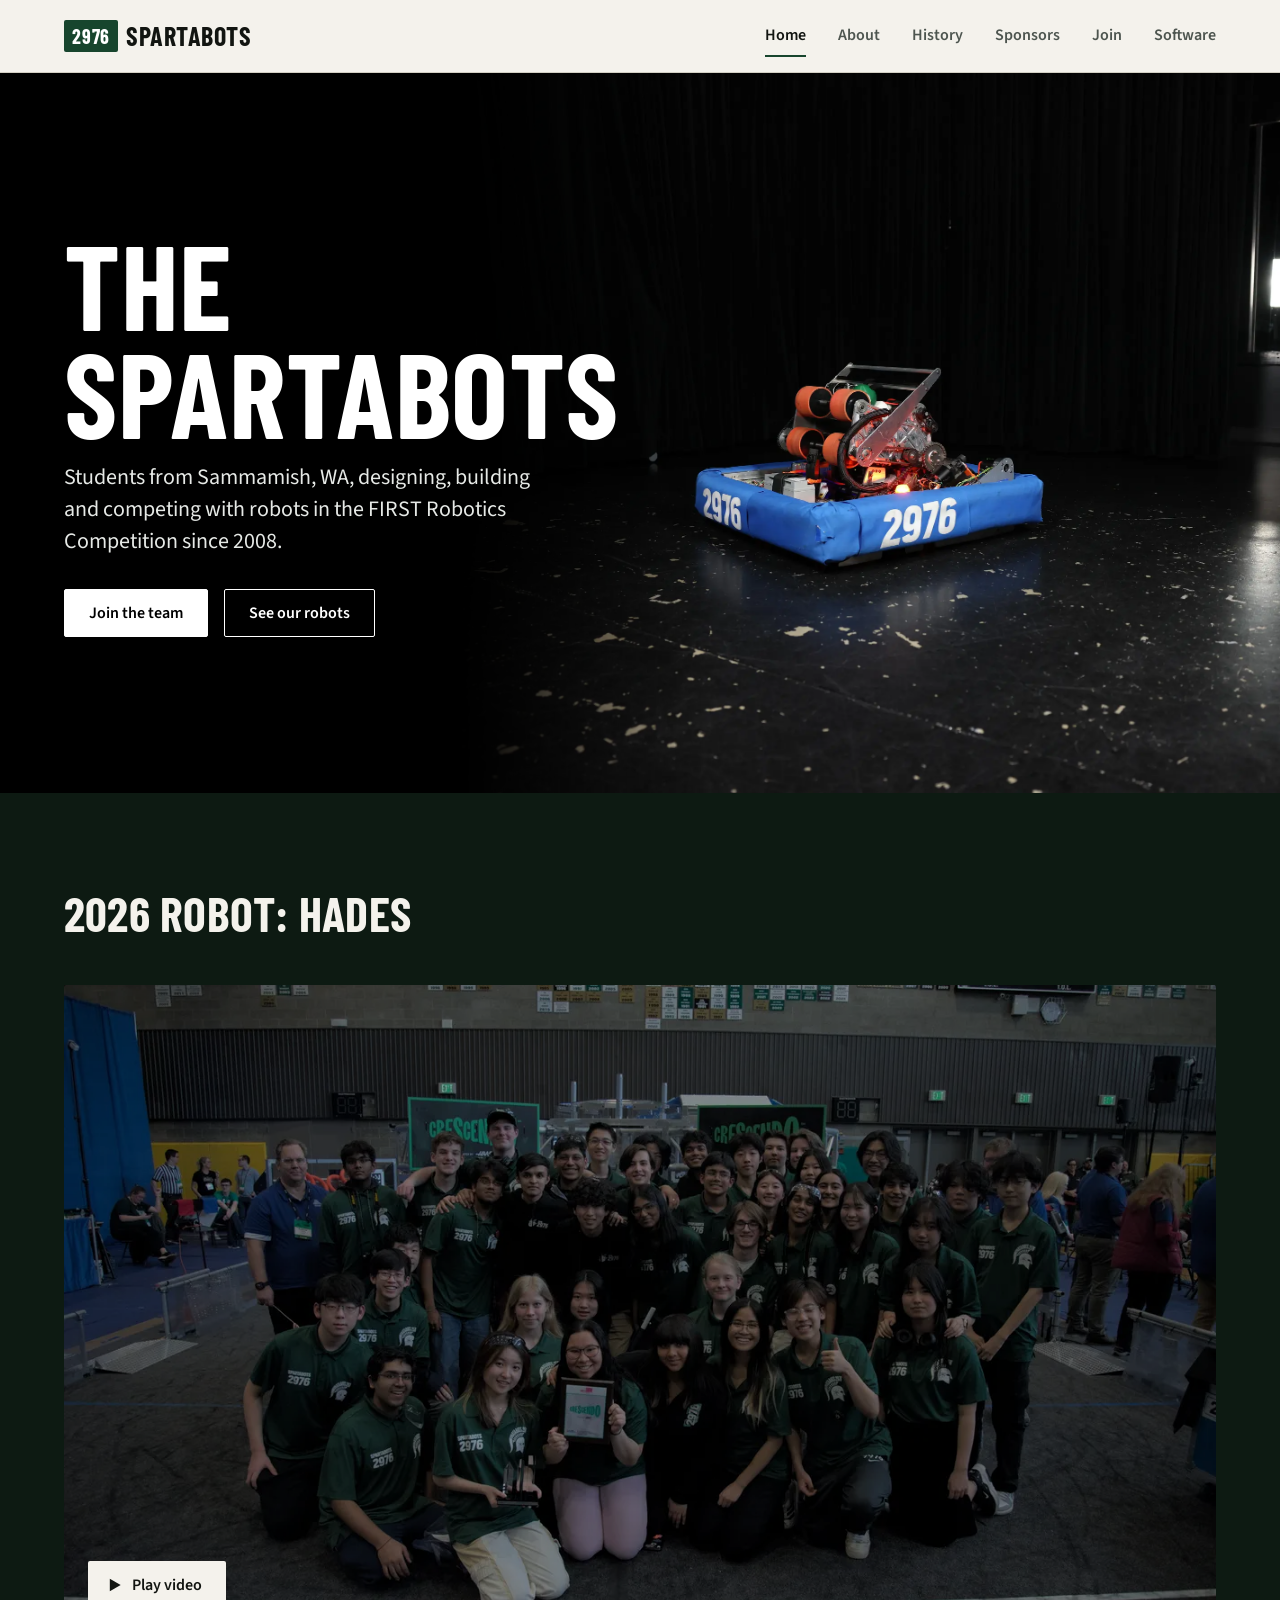
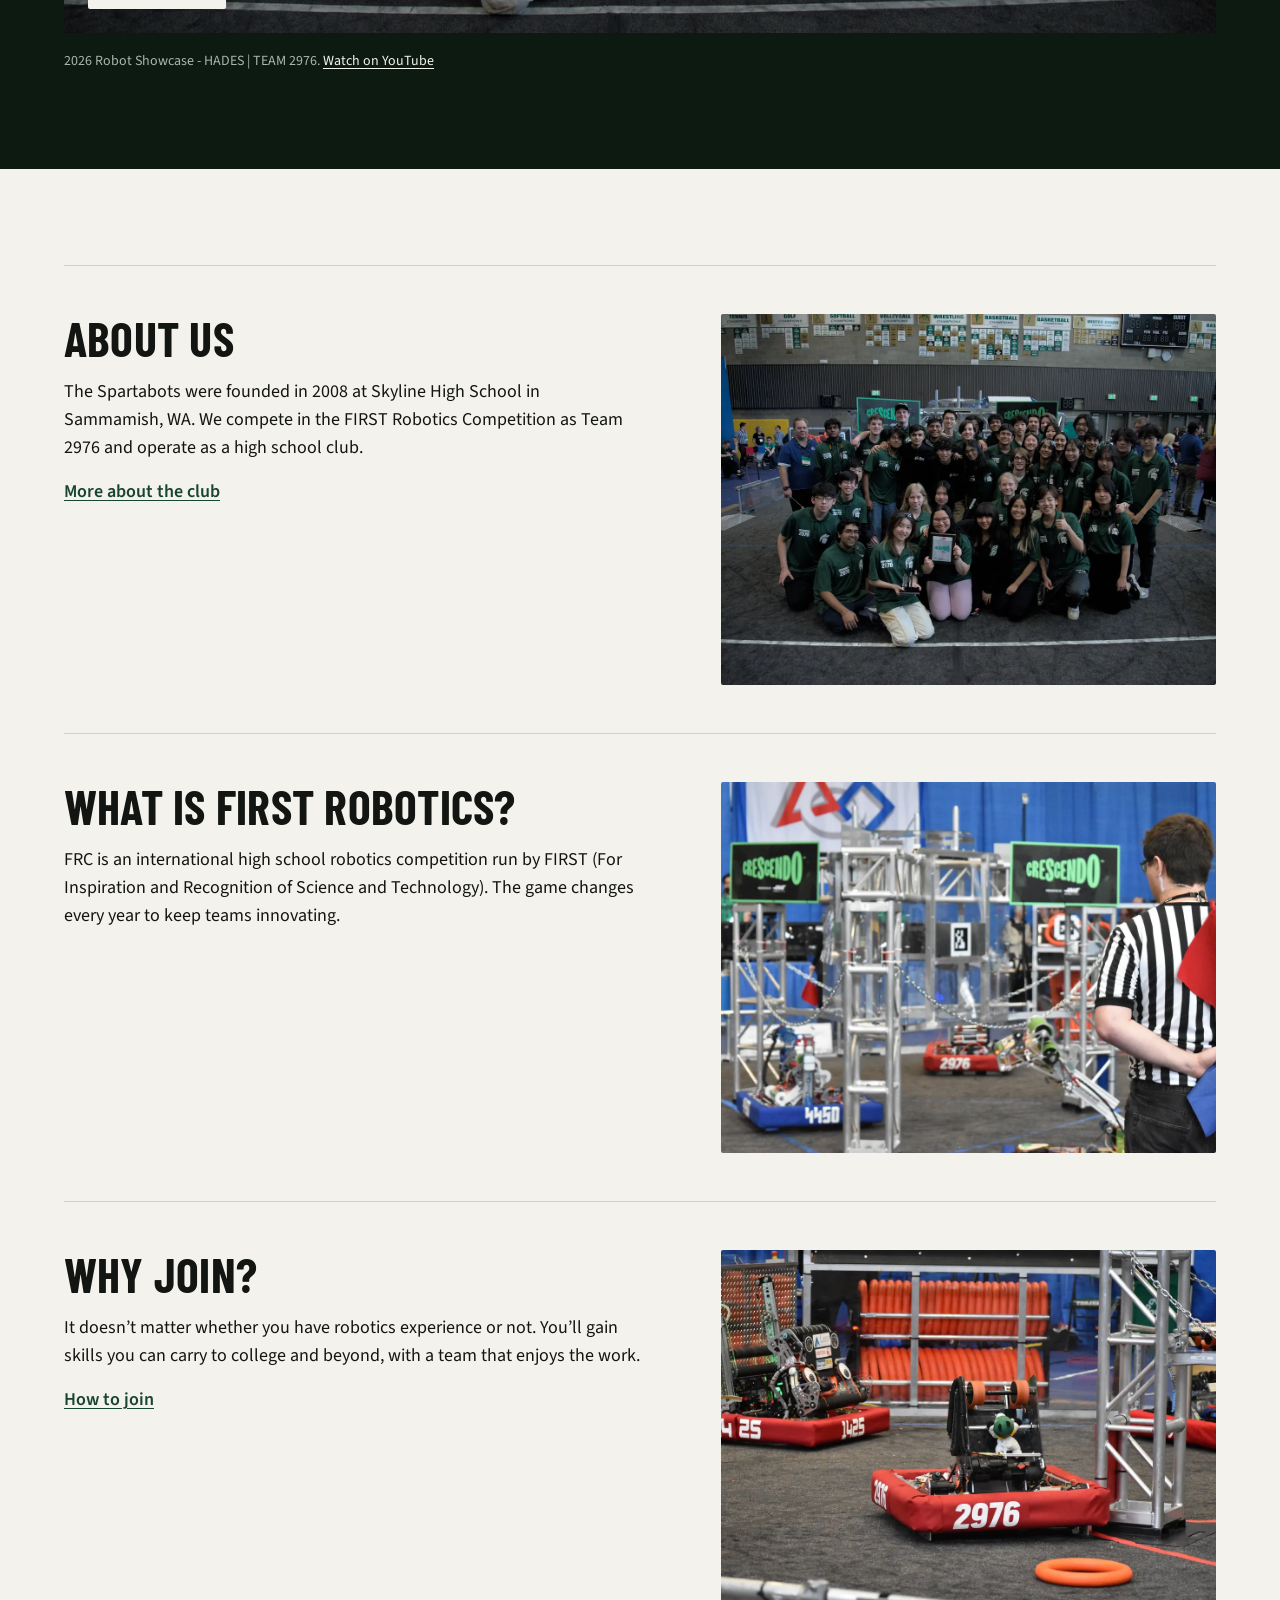
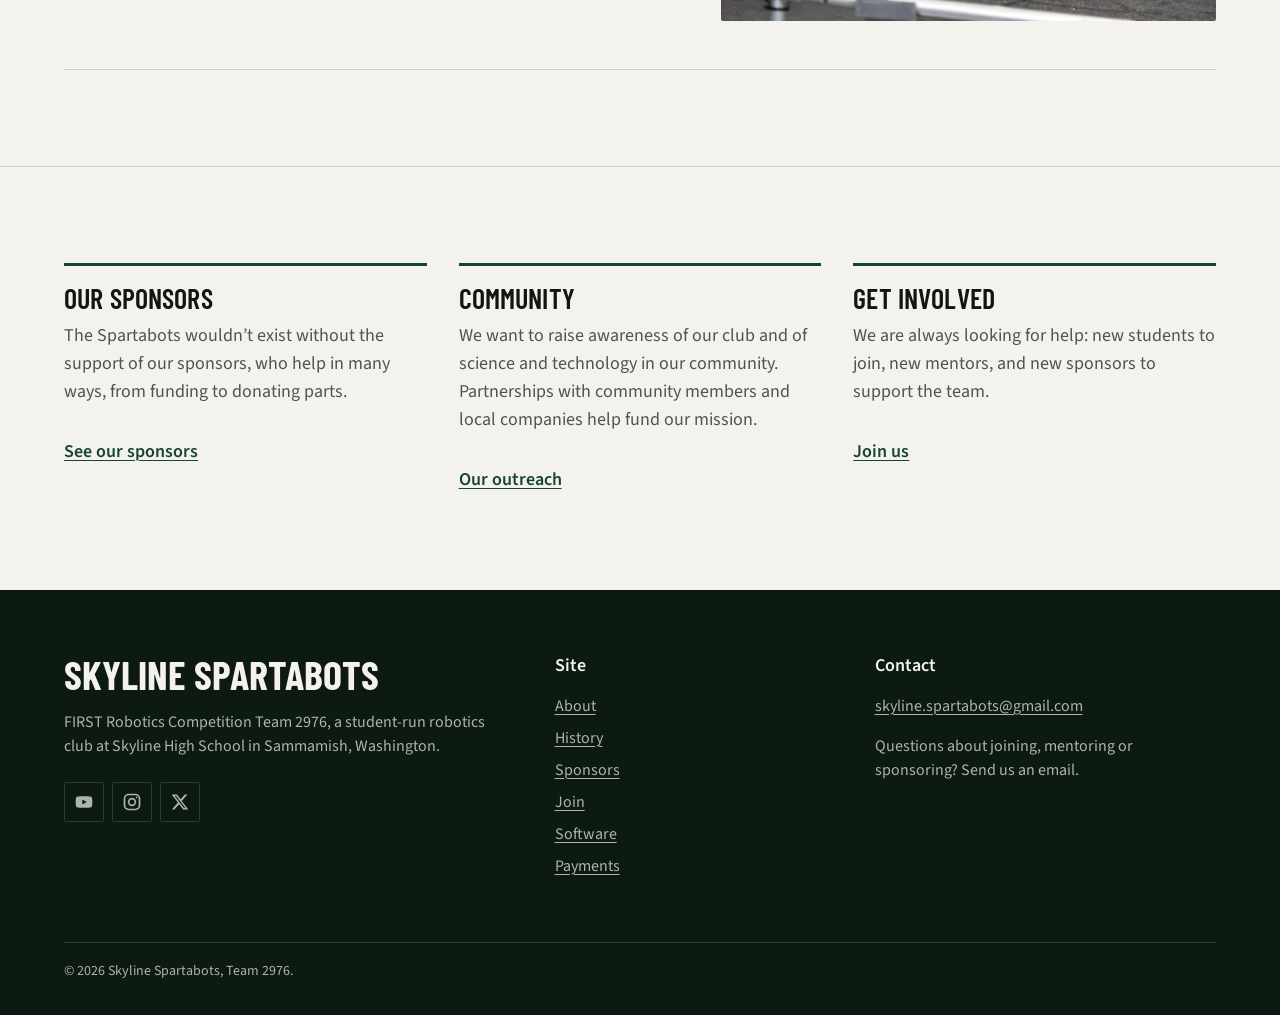
==== commit 563897be: "Simplify home hero" ====
--- a/index.html
+++ b/index.html
@@ -31,22 +31,18 @@
   </div>
 </header>
 <main id="main">
-<section class="hero"><div class="container">
-  <div>
-    <p class="eyebrow">FIRST Robotics Competition Team 2976</p>
-    <h1>The <span>Spartabots</span></h1>
-    <p class="lead">A student-run robotics club at Skyline High School in Sammamish, Washington. We build a competition robot every January and compete across the Pacific Northwest.</p>
-    <div class="btn-row"><a class="btn" href="/join/">Join the team</a><a class="btn btn--secondary" href="/about/">About the club</a></div>
+<section class="hero">
+  <img class="hero__img" src="/img/hero.webp" alt="Artemis, the Spartabots&rsquo; 2024 robot, on a dark stage" fetchpriority="high">
+  <div class="container hero__content">
+    <h1>The<br>Spartabots</h1>
+    <p class="lead">Students from Sammamish, WA, designing, building and competing with robots in the FIRST Robotics Competition since 2008.</p>
+    <div class="btn-row"><a class="btn" href="/join/">Join the team</a><a class="btn btn--light" href="/history/">See our robots</a></div>
   </div>
-  <img class="hero__img" src="/img/first-sign.webp" alt="The Spartabots seated in front of the FIRST sign" fetchpriority="high">
-</div></section>
+</section>
 
 <section class="band section">
   <div class="container">
-    <div class="section-head">
-      <p class="eyebrow">2026 season</p>
-      <h2>Meet HADES</h2>
-    </div>
+    <div class="section-head"><h2>2026 robot: HADES</h2></div>
     <div class="video" data-video-id="35rB8QUqrbA" data-title="2026 Robot Showcase - HADES | TEAM 2976">
   <button class="video__poster" type="button" aria-label="Play video: 2026 Robot Showcase - HADES | TEAM 2976">
     <img src="/img/team-group.webp" alt="" loading="lazy">
@@ -54,25 +50,19 @@
   </button>
 </div>
     <p class="small video-caption">2026 Robot Showcase - HADES | TEAM 2976. <a href="https://www.youtube.com/watch?v=35rB8QUqrbA" rel="noopener">Watch on YouTube</a></p>
-    <dl class="stats" style="margin-top:var(--s-7)">
-      <div><dt>Club founded at Skyline High School</dt><dd>2008</dd></div>
-      <div><dt>FIRST World Champions</dt><dd>2018</dd></div>
-      <div><dt>Trips to the World Championship</dt><dd>4</dd></div>
-      <div><dt>Weeks to design and build each robot</dt><dd>6</dd></div>
-    </dl>
   </div>
 </section>
 
 <section class="section">
   <div class="container">
     <ul class="rows">
-<li class="row"><span class="row__num">01</span>
+<li class="row">
   <div><h2>About us</h2><p>The Spartabots were founded in 2008 at Skyline High School in Sammamish, WA. We compete in the FIRST Robotics Competition as Team 2976 and operate as a high school club.</p><p><a class="link" href="/about/">More about the club</a></p></div>
   <img src="/img/team-group.webp" alt="The Spartabots team posing together at a competition" loading="lazy" width="1280" height="853"></li>
-<li class="row"><span class="row__num">02</span>
+<li class="row">
   <div><h2>What is FIRST Robotics?</h2><p>FRC is an international high school robotics competition run by FIRST (For Inspiration and Recognition of Science and Technology). The game changes every year to keep teams innovating.</p></div>
   <img src="/img/crescendo-game.webp" alt="A robot on the field during a FIRST Robotics Competition match" loading="lazy" width="1280" height="853"></li>
-<li class="row"><span class="row__num">03</span>
+<li class="row">
   <div><h2>Why join?</h2><p>It doesn&rsquo;t matter whether you have robotics experience or not. You&rsquo;ll gain skills you can carry to college and beyond, with a team that enjoys the work.</p><p><a class="link" href="/join/">How to join</a></p></div>
   <img src="/img/artemis-in-game.webp" alt="Our robot Artemis on the field during a match" loading="lazy" width="1280" height="853"></li>
     </ul>
--- a/css/site.css
+++ b/css/site.css
@@ -1,6 +1,6 @@
 /* Team 2976 site styles */
 
-/* Tokens */
+/* Variables */
 :root {
   /* Spacing */
   --s-1: 4px;
@@ -24,8 +24,6 @@
   --ink: #0d1a12;
   --on-ink: #f4f2ec;
   --on-ink-muted: #aab5ac;
-  --brass: #7a5a0e;    
-  --brass-on-ink: #d9a93a;
 
   --radius: 2px;
   --container: 1152px;
@@ -59,7 +57,6 @@
 h1 { font-size: clamp(56px, 9vw, 104px); line-height: 0.92; }
 h2 { font-size: clamp(36px, 5vw, 48px); line-height: 1; }
 h3 { font-size: 28px; line-height: 32px; font-weight: 600; }
-.eyebrow { margin: 0 0 var(--s-3); font: 600 14px/24px var(--font-body); letter-spacing: 0.1em; text-transform: uppercase; color: var(--brass); }
 .lead { font-size: 22px; line-height: 32px; color: var(--muted); max-width: 52ch; }
 .small { font-size: 14px; line-height: 24px; color: var(--muted); }
 
@@ -73,8 +70,7 @@
 @media (min-width: 840px) { .section { padding: var(--s-8) 0; } }
 .section--ruled { border-top: 1px solid var(--line); }
 .band { background: var(--ink); color: var(--on-ink); }
-.band .eyebrow { color: var(--brass-on-ink); }
-.band .lead, .band p { color: var(--on-ink-muted); }
+.band .band .lead, .band p { color: var(--on-ink-muted); }
 .band a { color: var(--on-ink); }
 .section-head { margin-bottom: var(--s-6); }
 .split { display: grid; gap: var(--s-4); }
@@ -114,7 +110,6 @@
 .btn--secondary:hover { background: var(--green); color: #fff; }
 .btn-row { display: flex; flex-wrap: wrap; gap: var(--s-3); margin-top: var(--s-5); }
 .link { font-weight: 600; }
-.link::after { content: " \2192"; }
 
 /* Page head */
 .page-head { padding-top: var(--s-7); padding-bottom: var(--s-6); }
@@ -124,34 +119,30 @@
 @media (max-width: 719px) { .page-image { aspect-ratio: 4 / 3; } }
 
 /* Home hero */
-.hero { padding: var(--s-6) 0 var(--s-7); }
-.hero .container { display: grid; gap: var(--s-6); align-items: end; }
-@media (min-width: 960px) { .hero { padding: var(--s-8) 0; } .hero .container { grid-template-columns: 7fr 5fr; gap: var(--s-7); } }
-.hero h1 { margin-bottom: var(--s-4); }
-.hero h1 span { display: block; color: var(--green); }
-.hero__img { width: 100%; aspect-ratio: 4 / 5; object-fit: cover; object-position: 50% 30%; border-radius: var(--radius); background: var(--line); }
-@media (max-width: 959px) { .hero__img { aspect-ratio: 4 / 3; } }
-
-.stats { margin: 0; display: grid; grid-template-columns: repeat(2, 1fr); }
-.stats > div { padding: var(--s-5) var(--s-3) var(--s-5) 0; border-top: 1px solid #2b3a30; }
-.stats dd { margin: 0 0 var(--s-1); font: 700 clamp(48px, 7vw, 72px)/1 var(--font-head); color: var(--on-ink); }
-.stats dd { order: -1; }
-.stats dt { font-size: 16px; line-height: 24px; color: var(--on-ink-muted); }
-.stats > div { display: flex; flex-direction: column; }
-@media (min-width: 840px) {
-  .stats { grid-template-columns: repeat(4, 1fr); }
-  .stats > div { padding-left: var(--s-4); border-top: 0; border-left: 1px solid #2b3a30; }
-  .stats > div:first-child { padding-left: 0; border-left: 0; }
+.hero { background: #000; color: #fff; }
+.hero__img { display: block; width: 100%; aspect-ratio: 4 / 3; object-fit: cover; object-position: 50% 60%; }
+.hero__content { padding-top: var(--s-6); padding-bottom: var(--s-7); }
+.hero h1 { margin-bottom: var(--s-3); font-size: clamp(64px, 12vw, 120px); line-height: 0.9; }
+.hero .lead { color: #e6e9e6; max-width: 44ch; }
+.btn--light { background: transparent; border-color: #fff; color: #fff; }
+.btn--light:hover { background: #fff; border-color: #fff; color: #000; }
+.hero .btn:not(.btn--light) { background: #fff; border-color: #fff; color: #000; }
+.hero .btn:not(.btn--light):hover { background: #e6e9e6; border-color: #e6e9e6; }
+@media (min-width: 840px) {
+  .hero { position: relative; display: flex; align-items: center; min-height: 720px; overflow: hidden; }
+  .hero__img { position: absolute; top: 0; right: 0; width: 64%; height: 100%; aspect-ratio: auto; object-position: 50% 60%;
+    -webkit-mask-image: linear-gradient(to right, transparent, #000 30%); mask-image: linear-gradient(to right, transparent, #000 30%); }
+  .hero__content { position: relative; padding-top: var(--s-8); padding-bottom: var(--s-8); }
+  .hero__content > * { max-width: 520px; }
 }
 
 /* Rows */
 .rows { margin: 0; padding: 0; list-style: none; }
 .row { display: grid; gap: var(--s-4); padding: var(--s-6) 0; border-top: 1px solid var(--line); }
 .row:last-child { border-bottom: 1px solid var(--line); }
-.row__num { font: 700 20px/32px var(--font-head); color: var(--brass); letter-spacing: 0.06em; }
 .row h2, .row h3 { margin-bottom: var(--s-3); }
 .row img { width: 100%; aspect-ratio: 4 / 3; object-fit: cover; border-radius: var(--radius); background: var(--line); }
-@media (min-width: 840px) { .row { grid-template-columns: 64px 5fr 4fr; gap: var(--s-6); align-items: start; } }
+@media (min-width: 840px) { .row { grid-template-columns: 6fr 5fr; gap: var(--s-7); align-items: start; } }
 
 /* About */
 .feature { display: grid; gap: var(--s-4); padding: var(--s-6) 0; border-top: 1px solid var(--line); scroll-margin-top: var(--header-h); }
@@ -194,7 +185,6 @@
 .season h3 { margin-bottom: var(--s-1); }
 .season p { color: var(--muted); }
 .season img { width: 100%; aspect-ratio: 4 / 3; object-fit: cover; border-radius: var(--radius); background: var(--line); }
-.season--major .season__year { color: var(--brass); }
 @media (min-width: 840px) {
   .season { grid-template-columns: 160px 1fr 240px; gap: var(--s-5); align-items: start; }
   .season__year { font-size: 72px; }
@@ -206,7 +196,7 @@
 .site-footer .container { padding-top: var(--s-7); padding-bottom: var(--s-5); }
 .footer-grid { display: grid; gap: var(--s-6); }
 @media (min-width: 840px) { .footer-grid { grid-template-columns: 5fr 3fr 4fr; gap: var(--s-7); } }
-.site-footer h2 { margin-bottom: var(--s-3); font: 600 14px/24px var(--font-body); letter-spacing: 0.1em; color: var(--brass-on-ink); }
+.site-footer h2 { margin-bottom: var(--s-3); font: 600 18px/24px var(--font-body); text-transform: none; letter-spacing: 0; color: var(--on-ink); }
 .site-footer a { color: var(--on-ink-muted); }
 .site-footer a:hover { color: var(--on-ink); }
 .site-footer ul { list-style: none; margin: 0; padding: 0; }
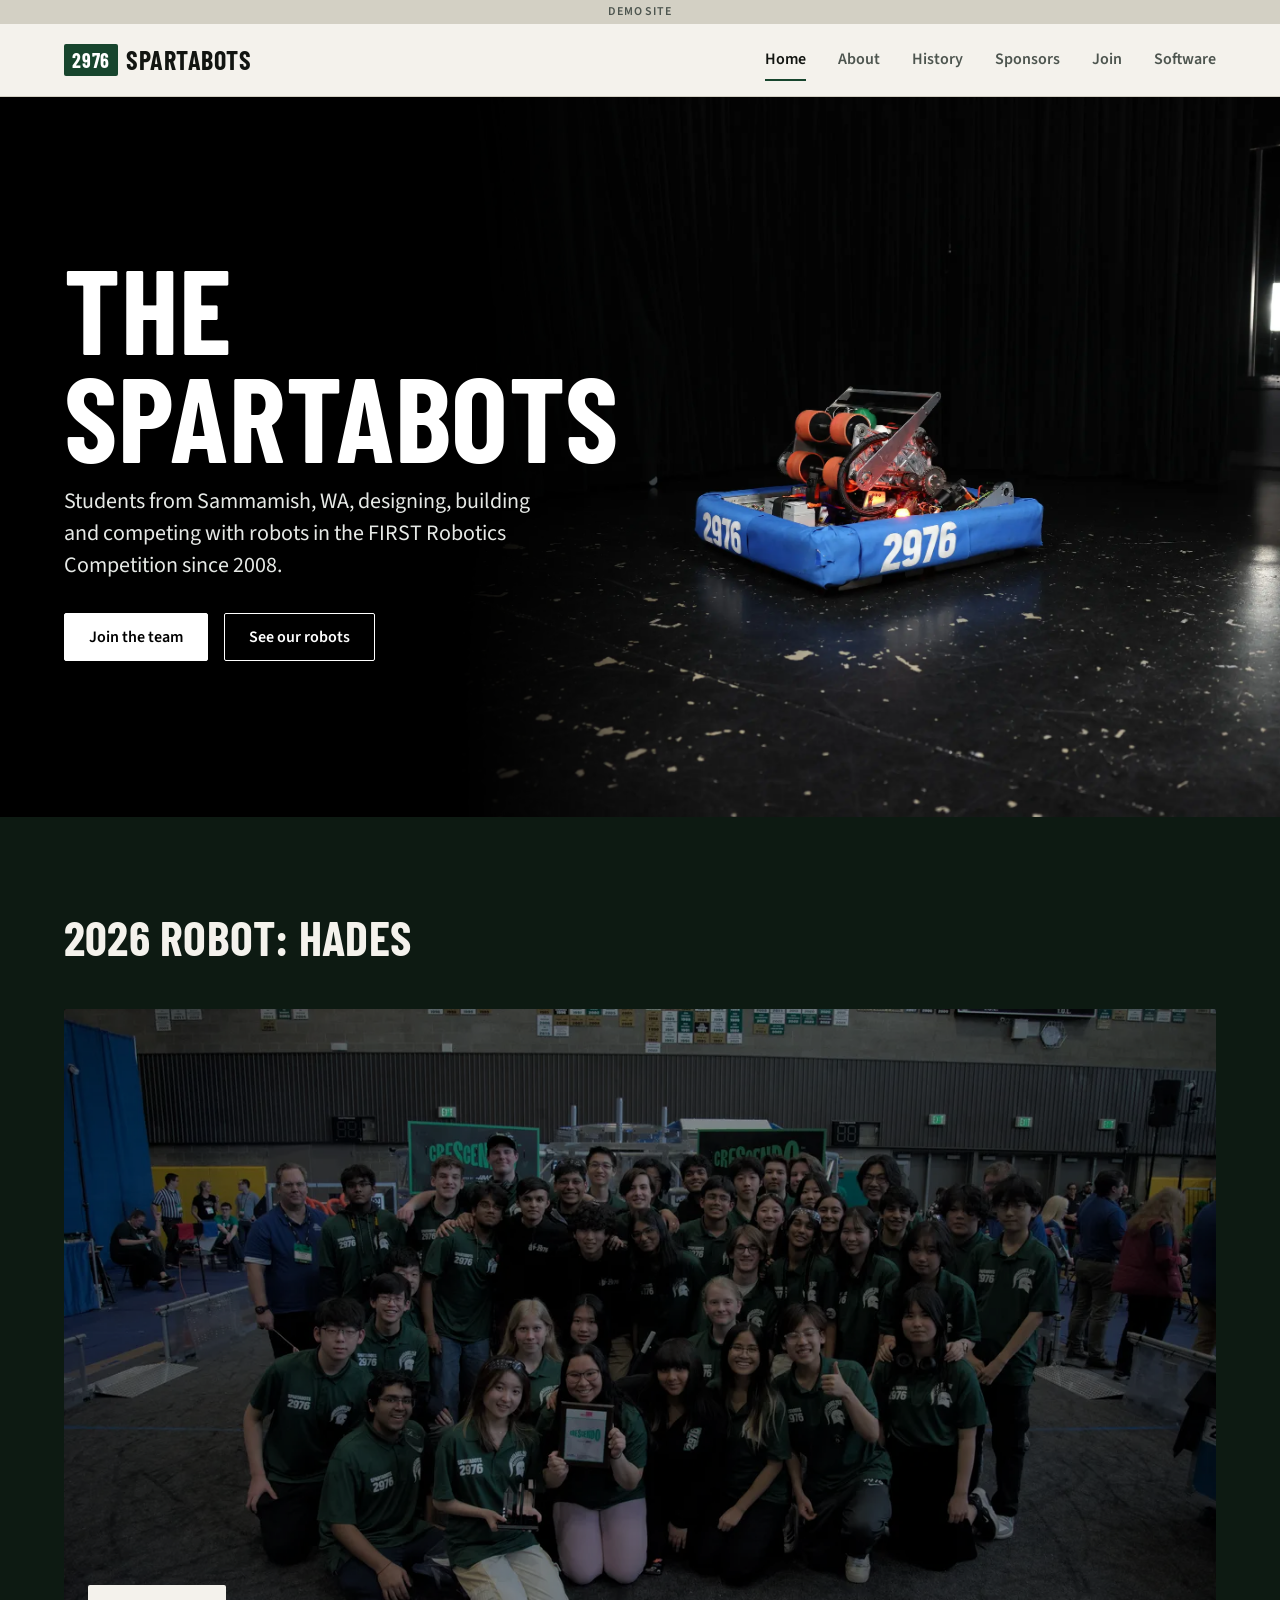
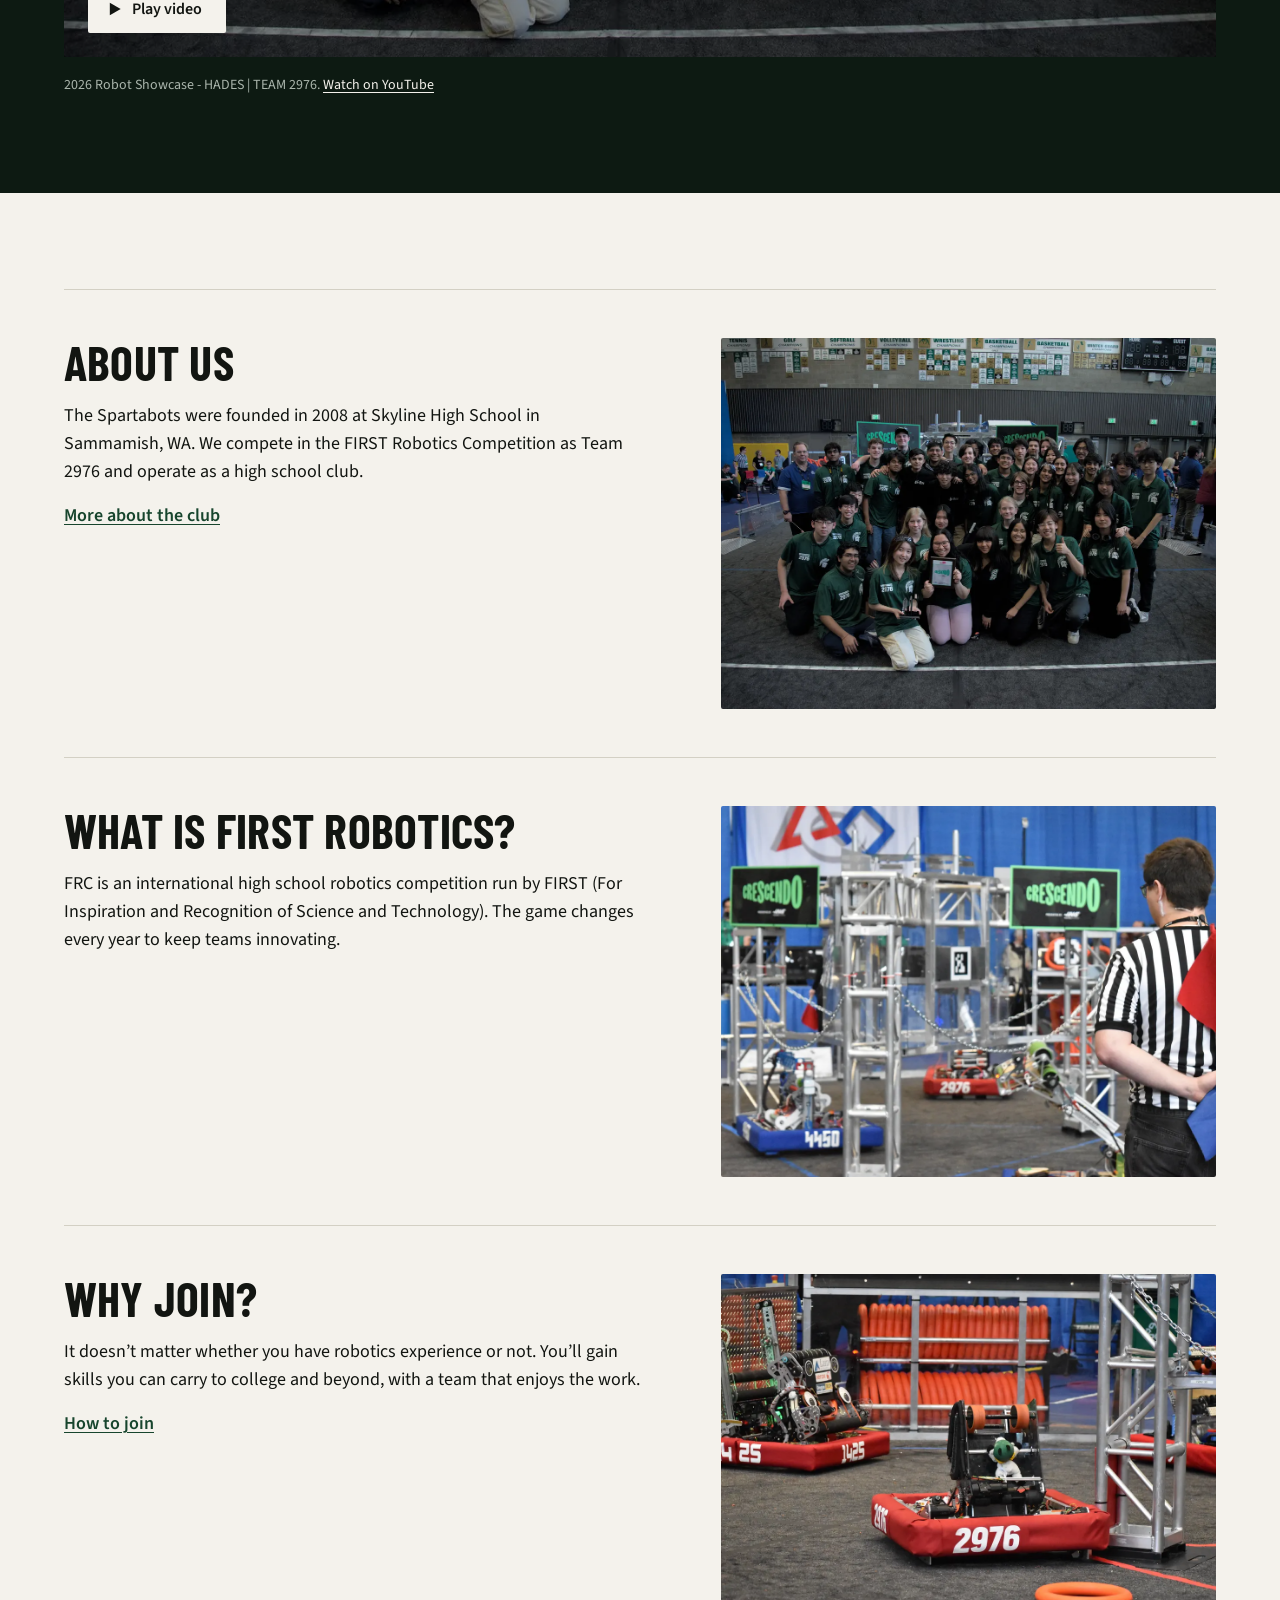
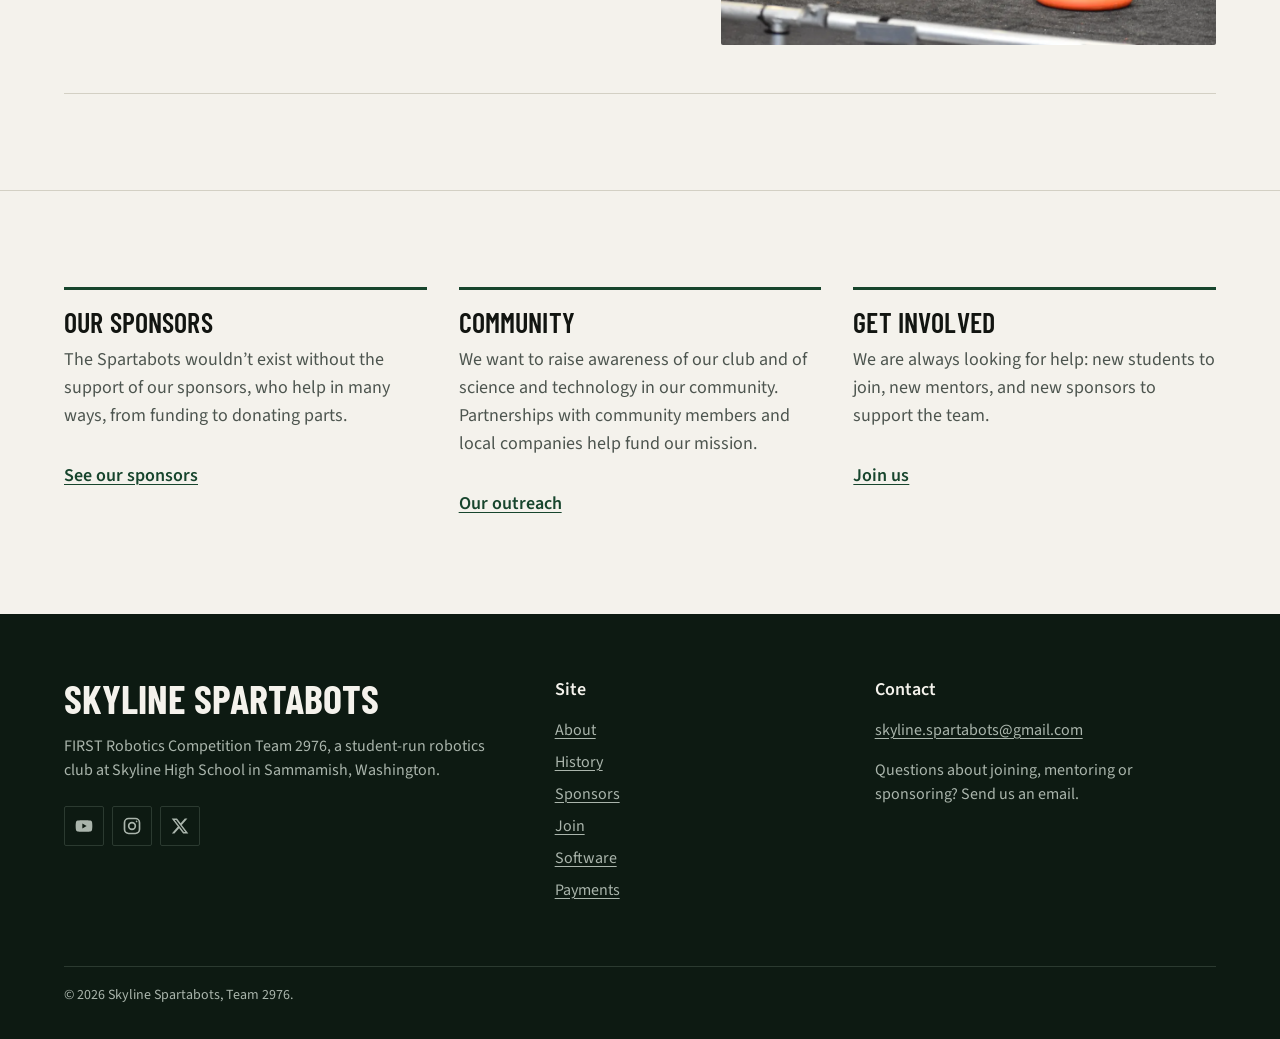
==== commit 175aea8b: "Add demo banner" ====
--- a/index.html
+++ b/index.html
@@ -22,6 +22,7 @@
   <link rel="stylesheet" href="/css/site.css">
 </head>
 <body>
+<p class="demo-banner">Demo site</p>
 <a class="skip-link" href="#main">Skip to content</a>
 <header class="site-header">
   <div class="container">
--- a/css/site.css
+++ b/css/site.css
@@ -75,6 +75,9 @@
 .section-head { margin-bottom: var(--s-6); }
 .split { display: grid; gap: var(--s-4); }
 @media (min-width: 840px) { .split { grid-template-columns: 4fr 8fr; gap: var(--s-6); } }
+
+/* Demo banner */
+.demo-banner { margin: 0; padding: 4px var(--s-3); background: var(--line); color: var(--muted); font: 600 12px/16px var(--font-body); letter-spacing: 0.08em; text-transform: uppercase; text-align: center; max-width: none; }
 
 /* Header */
 .site-header { position: sticky; top: 0; z-index: 50; background: var(--bg); border-bottom: 1px solid var(--line); }
